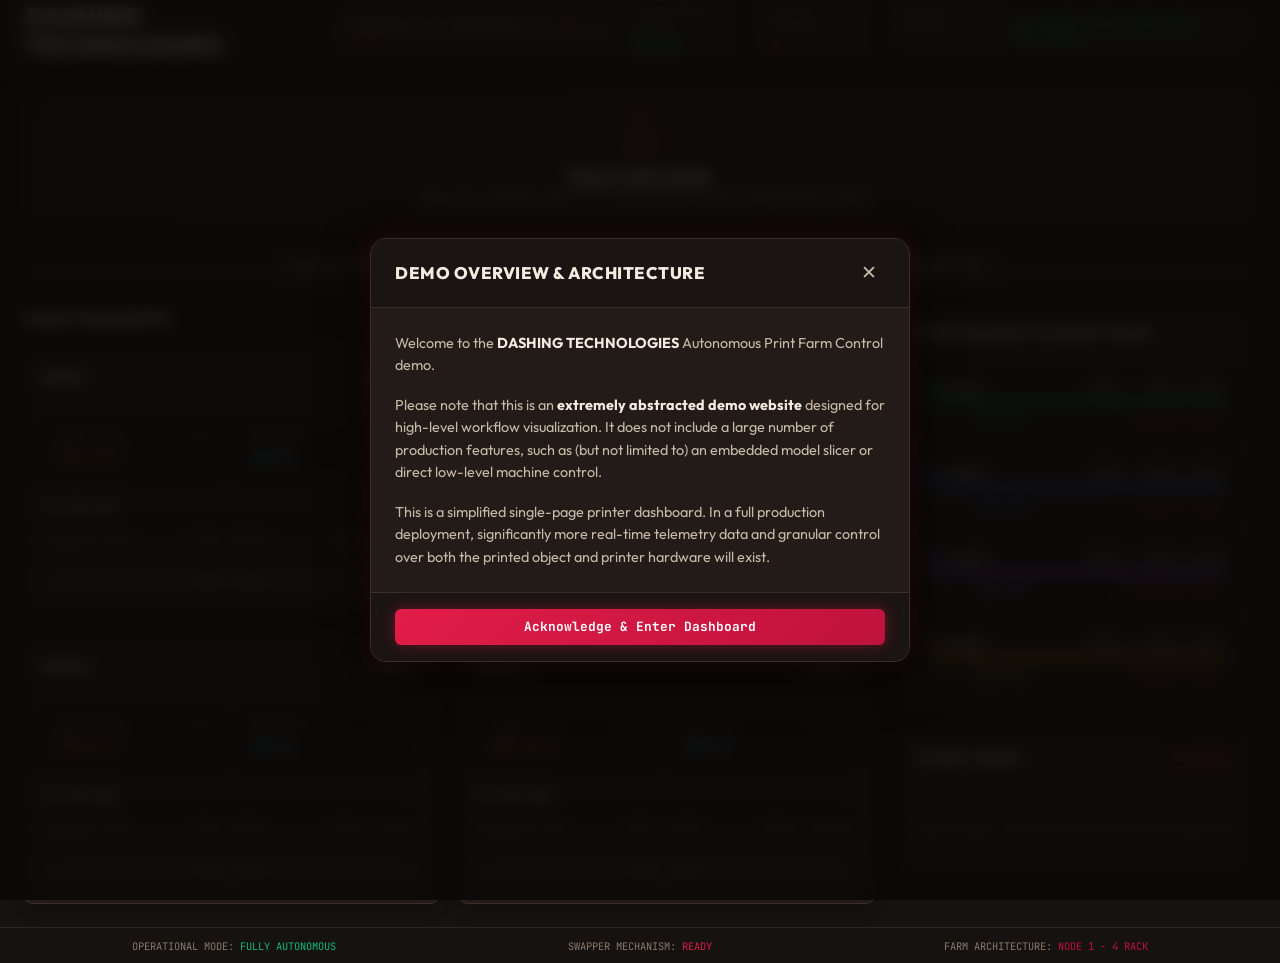
==== index.html @ fa0c4997 "Rebrand entire codebase to Dashing Technologies" ====
<!DOCTYPE html>
<html lang="en">
<head>
  <meta charset="UTF-8">
  <meta name="viewport" content="width=device-width, initial-scale=1.0">
  <title>DASHING TECHNOLOGIES // Autonomous Print Farm OS</title>
  <link rel="preconnect" href="https://fonts.googleapis.com">
  <link rel="preconnect" href="https://fonts.gstatic.com" crossorigin>
  <link href="https://fonts.googleapis.com/css2?family=JetBrains+Mono:wght@400;500;700&family=Outfit:wght@400;600;700;900&display=swap" rel="stylesheet">
  <link rel="stylesheet" href="styles.css">
</head>
<body>

  <div class="app-container">
    <!-- Header -->
    <header class="app-header">
      <div class="brand">
        <div class="brand-logo">
          <span class="brand-name">DASHING TECHNOLOGIES</span>
        </div>
        <div class="system-tag">AUTOPRINT OS // FARM CONTROL v1 <a href="#" onclick="openDisclaimerModal(); return false;" style="color: var(--accent-red); text-decoration: none; margin-left: 0.5rem;" title="View Demo Overview">(Demo Info)</a></div>
      </div>

      <div class="header-stats">
        <div class="stat-pill">
          <span class="stat-label">FARM STATUS</span>
          <span class="stat-value text-emerald" id="stat-active-nodes">4 / 4 ONLINE</span>
        </div>
        <div class="stat-pill">
          <span class="stat-label">PLATES EJECTED</span>
          <span class="stat-value text-cyan" id="stat-plates-ejected">0</span>
        </div>
        <div class="stat-pill">
          <span class="stat-label">PRINTS STARTED</span>
          <span class="stat-value text-purple" id="stat-cad-dispatched">0</span>
        </div>
      </div>

      <div class="ws-pulse-container">
        <span class="ws-pulse-dot" id="ws-indicator"></span>
        <span class="ws-pulse-text" id="ws-status-text">CONNECTING...</span>
      </div>
    </header>

    <!-- Main Content Layout Grid -->
    <main class="dashboard-grid">
      
      <!-- Top Hero Section: File Upload & Quick Presets -->
      <section class="zero-touch-section">
        <div class="drop-zone-card" id="drop-zone">
          <input type="file" id="file-input" hidden accept=".stl,.step,.3mf,.gcode,.obj,.sldprt">
          
          <div class="drop-zone-content">
            <div class="drop-icon-wrapper">
              <svg class="drop-icon" viewBox="0 0 24 24" fill="none" stroke="currentColor" stroke-width="1.8">
                <path d="M21 15v4a2 2 0 0 1-2 2H5a2 2 0 0 1-2-2v-4"/>
                <polyline points="17 8 12 3 7 8"/>
                <line x1="12" y1="3" x2="12" y2="15"/>
              </svg>
              <div class="pulse-ring"></div>
            </div>
            
            <div class="drop-text-group">
              <h2 class="drop-title">FILE UPLOAD</h2>
              <p class="drop-subtitle">Drag & Drop CAD file (.3MF, .STL, .STEP) for instant auto-slicing & farm routing</p>
            </div>
          </div>

          <!-- Pipeline Processing Overlay -->
          <div class="pipeline-overlay hidden" id="pipeline-overlay">
            <div class="pipeline-loader"></div>
            <div class="pipeline-steps">
              <div class="step-item active" id="step-1"><span class="step-num">01</span> Validating Geometry & Mesh Integrity...</div>
              <div class="step-item" id="step-2"><span class="step-num">02</span> Auto-Slicing via Klipper Engine (.gcode)...</div>
              <div class="step-item" id="step-3"><span class="step-num">03</span> Calculating Filament Mass & Thermal Requirements...</div>
              <div class="step-item" id="step-4"><span class="step-num">04</span> Finding Available Node & Queueing Job...</div>
            </div>
          </div>
        </div>

        <!-- Quick Preset Drop Container (Word "Drop" removed from button text) -->
        <div class="quick-preset-bar">
          <span class="quick-preset-label">SIMULATE FILE UPLOAD:</span>
          <button class="preset-btn" onclick="triggerPresetDrop(event, 'Turbine_Impeller.3mf', 5400)">+ Turbine_Impeller.3mf</button>
          <button class="preset-btn" onclick="triggerPresetDrop(event, 'Drone_Chassis.step', 8200)">+ Drone_Chassis.step</button>
          <button class="preset-btn" onclick="triggerPresetDrop(event, 'Surgical_Guide.stl', 3100)">+ Surgical_Guide.stl</button>
        </div>
      </section>

      <!-- Center & Lower Section: Farm Telemetry & Sidebar Panels -->
      <div class="farm-content-split">
        
        <!-- Left: 4-Printer Beta Rack Grid -->
        <section class="farm-rack-section">
          <div class="section-header">
            <h3 class="section-title">FARM TELEMETRY</h3>
            <div class="rack-badge">LIVE TELEMETRY STREAM</div>
          </div>

          <div class="printer-grid" id="printer-grid">
            <div class="printer-card-skeleton">Initializing Farm Telemetry...</div>
          </div>
        </section>

        <!-- Right: Consumables & Global Queue -->
        <aside class="sidebar-section">
          
          <!-- Consumables Tracking Card -->
          <div class="side-card health-card">
            <div class="side-card-header">
              <h4 class="side-title">CONSUMABLES & FILAMENT USAGE</h4>
            </div>
            <div class="consumables-list" id="consumables-list">
              <!-- Dynamically populated per node -->
            </div>
          </div>

          <!-- Global Queue Sidebar Card -->
          <div class="side-card queue-card">
            <div class="side-card-header">
              <h4 class="side-title">GLOBAL QUEUE</h4>
              <span class="queue-count-badge" id="queue-count-badge">0 Pending</span>
            </div>
            <div class="queue-list" id="queue-list">
              <div class="empty-queue-msg">Queue empty. Drop CAD files above to populate.</div>
            </div>
          </div>

        </aside>

      </div>
    </main>

    <!-- Footer Status Bar -->
    <footer class="app-footer">
      <div class="footer-item">OPERATIONAL MODE: <span class="text-emerald">FULLY AUTONOMOUS</span></div>
      <div class="footer-item">SWAPPER MECHANISM: <span class="text-cyan" id="footer-swapper-status">READY</span></div>
      <div class="footer-item">FARM ARCHITECTURE: <span class="text-purple">NODE 1 - 4 RACK</span></div>
    </footer>
  </div>

  <!-- Restock Filament Modal Overlay -->
  <div class="modal-overlay hidden" id="restock-modal" onclick="if(event.target === this) closeRestockModal()">
    <div class="modal-card">
      <div class="modal-header">
        <h3 class="modal-title">RESTOCK FILAMENT SPOOL</h3>
        <button class="modal-close-btn" onclick="closeRestockModal()">✕</button>
      </div>
      
      <form id="restock-form" onsubmit="handleRestockSubmit(event)">
        <input type="hidden" id="restock-node-id" value="">
        
        <div class="modal-body">
          <div class="form-group">
            <label for="spool-brand">Brand / Manufacturer</label>
            <select id="spool-brand" class="form-control">
              <option value="OEM" selected>OEM / Generic</option>
              <option value="Bambu Lab">Bambu Lab</option>
              <option value="PolyMaker">PolyMaker</option>
              <option value="eSUN">eSUN</option>
              <option value="Prusament">Prusament</option>
              <option value="Hatchbox">Hatchbox</option>
              <option value="Sunlu">Sunlu</option>
            </select>
          </div>

          <div class="form-group">
            <label for="spool-material">Filament Material</label>
            <select id="spool-material" class="form-control">
              <option value="PLA">PLA</option>
              <option value="PETG">PETG</option>
              <option value="ABS">ABS</option>
              <option value="ASA">ASA</option>
              <option value="TPU">TPU</option>
              <option value="PC-CF">PC-CF</option>
            </select>
          </div>

          <div class="form-group">
            <label>Spool Color</label>
            <div class="color-picker-group">
              <input type="color" id="spool-color" value="#e11d48" class="color-input">
              <div class="preset-colors">
                <span class="color-swatch" style="background:#e11d48" title="Crimson Red" onclick="setRestockColor('#e11d48')"></span>
                <span class="color-swatch" style="background:#10b981" title="Emerald Green" onclick="setRestockColor('#10b981')"></span>
                <span class="color-swatch" style="background:#3b82f6" title="Cyber Blue" onclick="setRestockColor('#3b82f6')"></span>
                <span class="color-swatch" style="background:#a855f7" title="Neon Purple" onclick="setRestockColor('#a855f7')"></span>
                <span class="color-swatch" style="background:#f59e0b" title="Amber Orange" onclick="setRestockColor('#f59e0b')"></span>
                <span class="color-swatch" style="background:#ffffff" title="Pure White" onclick="setRestockColor('#ffffff')"></span>
                <span class="color-swatch" style="background:#1e293b" title="Dark Charcoal" onclick="setRestockColor('#1e293b')"></span>
              </div>
            </div>
          </div>

          <div class="form-group">
            <label for="spool-weight">Spool Net Weight (grams)</label>
            <input type="number" id="spool-weight" class="form-control" value="1000" min="100" max="5000" step="50" required>
          </div>
        </div>

        <div class="modal-footer">
          <button type="button" class="btn btn-secondary" onclick="closeRestockModal()">Cancel</button>
          <button type="submit" class="btn btn-primary">Load New Spool</button>
        </div>
      </form>
    </div>
  </div>

  <!-- Demo Overview Disclaimer Modal Overlay -->
  <div class="modal-overlay hidden" id="disclaimer-modal" onclick="if(event.target === this) closeDisclaimerModal()">
    <div class="modal-card disclaimer-card">
      <div class="modal-header">
        <h3 class="modal-title">DEMO OVERVIEW & ARCHITECTURE</h3>
        <button class="modal-close-btn" onclick="closeDisclaimerModal()">✕</button>
      </div>
      
      <div class="modal-body">
        <p class="disclaimer-text">
          Welcome to the <strong>DASHING TECHNOLOGIES</strong> Autonomous Print Farm Control demo.
        </p>
        <p class="disclaimer-text">
          Please note that this is an <strong>extremely abstracted demo website</strong> designed for high-level workflow visualization. It does not include a large number of production features, such as (but not limited to) an embedded model slicer or direct low-level machine control.
        </p>
        <p class="disclaimer-text">
          This is a simplified single-page printer dashboard. In a full production deployment, significantly more real-time telemetry data and granular control over both the printed object and printer hardware will exist.
        </p>
      </div>

      <div class="modal-footer">
        <button type="button" class="btn btn-primary" onclick="closeDisclaimerModal()" style="width: 100%;">Acknowledge & Enter Dashboard</button>
      </div>
    </div>
  </div>

  <script src="app.js"></script>
</body>
</html>
---- styles.css ----
/* ==========================================================================
   DASHING TECHNOLOGIES // AUTOPRINT OS DESIGN SYSTEM (SOFT DARK CREAM & CRIMSON)
   ========================================================================== */

:root {
  /* Color Tokens - Soft Dark Cream & Crimson Theme (Easy on the Eyes) */
  --bg-dark: #161210;         /* Soft Dark Espresso Cream Base Background */
  --bg-card: #221b18;         /* Muted Dark Cream Card Surfaces */
  --bg-card-hover: #2c231f;   /* Soft Cream-Brown Hover State */
  --border-color: #3b2e28;    /* Muted Almond Warm Border */
  --border-bright: #d9435f;   /* Soft Rose Crimson Accent */
  
  --text-main: #f5ebe0;       /* Rich Soft Cream Text */
  --text-muted: #c9baa8;      /* Soft Muted Sand */
  --text-dim: #8a796a;        /* Dimmed Warm Taupe */
  
  --accent-red: #e11d48;       /* Primary Soft Crimson Red */
  --accent-crimson: #f43f5e;   /* Soft Rose Crimson */
  --accent-emerald: #10b981;   /* Soft Emerald Status */
  --accent-cyan: #e11d48;      /* Crimson Accent */
  --accent-purple: #be123c;    /* Deep Burgundy Red */
  --accent-amber: #f59e0b;     /* Warm Amber */
  --accent-blue: #e11d48;
  --accent-cream: #f5ebe0;

  /* Typography */
  --font-mono: 'JetBrains Mono', monospace;
  --font-sans: 'Outfit', sans-serif;
  
  /* Viewport Units & Scalable Spacing */
  --header-height: clamp(50px, 7vh, 75px);
  --footer-height: clamp(30px, 4vh, 45px);
  --padding-unit: clamp(0.5rem, 1.2vw, 1.5rem);
  --radius-sm: 6px;
  --radius-md: 10px;
  --radius-lg: 16px;
}

* {
  box-sizing: border-box;
  margin: 0;
  padding: 0;
  user-select: none;
}

body {
  background-color: var(--bg-dark);
  color: var(--text-main);
  font-family: var(--font-sans);
  min-height: 100vh;
  width: 100vw;
  overflow-x: hidden;
  overflow-y: auto;
  -webkit-font-smoothing: antialiased;
}

/* App Container */
.app-container {
  display: flex;
  flex-direction: column;
  min-height: 100vh;
  width: 100vw;
  padding: 0;
}

/* --------------------------------------------------------------------------
   Header Bar
   -------------------------------------------------------------------------- */
.app-header {
  height: var(--header-height);
  width: 100%;
  background: rgba(34, 27, 24, 0.92);
  backdrop-filter: blur(12px);
  border-bottom: 1px solid var(--border-color);
  display: flex;
  align-items: center;
  justify-content: space-between;
  padding: 0 clamp(1rem, 2vw, 2.5rem);
  z-index: 100;
  box-shadow: 0 4px 20px rgba(0, 0, 0, 0.25);
}

.brand {
  display: flex;
  align-items: center;
  gap: clamp(0.5rem, 1vw, 1.2rem);
}

.brand-logo {
  display: flex;
  align-items: center;
  gap: 0.5rem;
  font-weight: 900;
  font-size: clamp(1.1rem, 1.8vw, 1.6rem);
  letter-spacing: 1px;
  color: var(--text-main);
}

.system-tag {
  font-family: var(--font-mono);
  font-size: clamp(0.65rem, 0.8vw, 0.85rem);
  color: var(--text-muted);
  background: rgba(59, 46, 40, 0.45);
  border: 1px solid var(--border-color);
  padding: 0.25rem 0.6rem;
  border-radius: var(--radius-sm);
}

.header-stats {
  display: flex;
  align-items: center;
  gap: clamp(0.5rem, 1.5vw, 1.8rem);
}

.stat-pill {
  display: flex;
  flex-direction: column;
  align-items: flex-start;
  background: #221b18;
  border: 1px solid var(--border-color);
  padding: 0.3rem 0.8rem;
  border-radius: var(--radius-sm);
  box-shadow: 0 2px 8px rgba(0, 0, 0, 0.2);
}

.stat-label {
  font-family: var(--font-mono);
  font-size: 0.65rem;
  color: var(--text-dim);
  text-transform: uppercase;
  letter-spacing: 0.5px;
}

.stat-value {
  font-family: var(--font-mono);
  font-weight: 700;
  font-size: clamp(0.85rem, 1.1vw, 1.1rem);
}

/* WebSocket Pulse Indicator */
.ws-pulse-container {
  display: flex;
  align-items: center;
  gap: 0.6rem;
  font-family: var(--font-mono);
  font-size: clamp(0.7rem, 0.85vw, 0.9rem);
  background: rgba(16, 185, 129, 0.08);
  border: 1px solid rgba(16, 185, 129, 0.25);
  padding: 0.4rem 0.9rem;
  border-radius: 999px;
  color: #10b981;
}

.ws-pulse-dot {
  width: 8px;
  height: 8px;
  border-radius: 50%;
  background-color: var(--accent-emerald);
  box-shadow: 0 0 10px var(--accent-emerald);
  animation: pulse-glow 1.8s infinite ease-in-out;
}

@keyframes pulse-glow {
  0% { transform: scale(0.9); opacity: 0.7; }
  50% { transform: scale(1.3); opacity: 1; box-shadow: 0 0 12px var(--accent-emerald); }
  100% { transform: scale(0.9); opacity: 0.7; }
}

/* --------------------------------------------------------------------------
   Dashboard Grid Layout
   -------------------------------------------------------------------------- */
.dashboard-grid {
  flex: 1;
  display: flex;
  flex-direction: column;
  gap: clamp(1rem, 1.5vh, 1.8rem);
  padding: clamp(1rem, 1.8vw, 2.2rem);
  max-width: 100vw;
}

/* --------------------------------------------------------------------------
   Zero-Touch CAD Drop Zone Section (Soft Dark Cream Theme)
   -------------------------------------------------------------------------- */
.zero-touch-section {
  width: 100%;
}

.drop-zone-card {
  position: relative;
  background: linear-gradient(135deg, rgba(34, 27, 24, 0.95) 0%, rgba(44, 35, 31, 0.85) 100%);
  border: 2px dashed rgba(225, 29, 72, 0.45);
  border-radius: var(--radius-lg);
  padding: clamp(1.2rem, 2.2vh, 2.5rem) clamp(1.5rem, 2vw, 3rem);
  text-align: center;
  transition: all 0.3s cubic-bezier(0.4, 0, 0.2, 1);
  box-shadow: 0 8px 32px rgba(0, 0, 0, 0.3);
  overflow: hidden;
  cursor: pointer;
}

.drop-zone-card:hover, .drop-zone-card.drag-over {
  border-color: var(--accent-red);
  background: linear-gradient(135deg, rgba(225, 29, 72, 0.12) 0%, rgba(190, 18, 60, 0.18) 100%);
  box-shadow: 0 0 35px rgba(225, 29, 72, 0.25);
  transform: translateY(-2px);
}

.drop-zone-content {
  display: flex;
  flex-direction: column;
  align-items: center;
  gap: clamp(0.6rem, 1vh, 1.2rem);
}

.drop-icon-wrapper {
  position: relative;
  width: clamp(48px, 5vh, 64px);
  height: clamp(48px, 5vh, 64px);
  display: flex;
  align-items: center;
  justify-content: center;
  color: var(--accent-red);
}

.drop-icon {
  width: 70%;
  height: 70%;
}

.pulse-ring {
  position: absolute;
  inset: -6px;
  border-radius: 50%;
  border: 2px solid var(--accent-red);
  opacity: 0.4;
  animation: ping 2.5s cubic-bezier(0, 0, 0.2, 1) infinite;
}

@keyframes ping {
  75%, 100% { transform: scale(1.4); opacity: 0; }
}

.drop-title {
  font-size: clamp(1.1rem, 1.6vw, 1.5rem);
  font-weight: 800;
  letter-spacing: 1px;
  color: var(--text-main);
}

.drop-subtitle {
  font-size: clamp(0.8rem, 0.95vw, 1rem);
  color: var(--text-muted);
}

.quick-preset-bar {
  display: flex;
  align-items: center;
  justify-content: center;
  flex-wrap: wrap;
  gap: 0.8rem;
  margin-top: 0.8rem;
  padding: 0.6rem 1rem;
  background: #221b18;
  border: 1px solid var(--border-color);
  border-radius: var(--radius-md);
  box-shadow: 0 4px 12px rgba(0, 0, 0, 0.2);
}

.quick-preset-label {
  font-family: var(--font-mono);
  font-size: 0.75rem;
  color: var(--text-muted);
}

.preset-btn {
  background: #2c231f;
  border: 1px solid #3b2e28;
  color: var(--text-main);
  font-family: var(--font-mono);
  font-size: clamp(0.7rem, 0.8vw, 0.85rem);
  padding: 0.4rem 0.9rem;
  border-radius: var(--radius-sm);
  cursor: pointer;
  transition: all 0.2s ease;
}

.preset-btn:hover {
  background: var(--accent-red);
  color: #ffffff;
  font-weight: 700;
  border-color: var(--accent-red);
  box-shadow: 0 0 15px rgba(225, 29, 72, 0.35);
}

/* Pipeline Overlay */
.pipeline-overlay {
  position: absolute;
  inset: 0;
  background: rgba(22, 18, 16, 0.96);
  backdrop-filter: blur(8px);
  display: flex;
  flex-direction: column;
  align-items: center;
  justify-content: center;
  gap: 1.2rem;
  z-index: 10;
  padding: 1.5rem;
}

.pipeline-overlay.hidden {
  display: none;
}

.pipeline-loader {
  width: 44px;
  height: 44px;
  border: 3px solid rgba(225, 29, 72, 0.2);
  border-top-color: var(--accent-red);
  border-radius: 50%;
  animation: spin 0.8s linear infinite;
}

@keyframes spin {
  to { transform: rotate(360deg); }
}

.pipeline-steps {
  display: flex;
  flex-direction: column;
  align-items: flex-start;
  gap: 0.6rem;
  font-family: var(--font-mono);
  font-size: 0.85rem;
}

.step-item {
  color: var(--text-dim);
  opacity: 0.45;
  transition: all 0.3s ease;
}

.step-item.active {
  color: var(--accent-red);
  opacity: 1;
  font-weight: 700;
  transform: translateX(4px);
}

.step-item.completed {
  color: var(--accent-emerald);
  opacity: 0.9;
}

.step-num {
  color: var(--text-muted);
  margin-right: 0.5rem;
}

/* --------------------------------------------------------------------------
   Farm Split Layout (Rack Grid + Sidebar)
   -------------------------------------------------------------------------- */
.farm-content-split {
  display: grid;
  grid-template-columns: 1fr clamp(300px, 28vw, 420px);
  gap: clamp(1rem, 1.8vw, 2rem);
  width: 100%;
}

@media (max-width: 1100px) {
  .farm-content-split {
    grid-template-columns: 1fr;
  }
}

.section-header {
  display: flex;
  align-items: center;
  justify-content: space-between;
  margin-bottom: clamp(0.8rem, 1.2vh, 1.2rem);
}

.section-title {
  font-size: clamp(1rem, 1.2vw, 1.25rem);
  font-weight: 800;
  letter-spacing: 0.5px;
  display: flex;
  align-items: center;
  gap: 0.5rem;
  color: var(--text-main);
}

.rack-badge {
  font-family: var(--font-mono);
  font-size: 0.7rem;
  color: var(--accent-emerald);
  background: rgba(16, 185, 129, 0.1);
  border: 1px solid rgba(16, 185, 129, 0.3);
  padding: 0.25rem 0.6rem;
  border-radius: var(--radius-sm);
}

/* --------------------------------------------------------------------------
   Printer Cards Grid (4 Nodes)
   -------------------------------------------------------------------------- */
.printer-grid {
  display: grid;
  grid-template-columns: repeat(2, 1fr);
  gap: clamp(0.8rem, 1.4vw, 1.4rem);
  min-height: clamp(300px, 50vh, 600px);
}

@media (max-width: 768px) {
  .printer-grid {
    grid-template-columns: 1fr;
  }
}

.printer-card {
  background: var(--bg-card);
  border: 1px solid var(--border-color);
  border-radius: var(--radius-md);
  padding: clamp(1rem, 1.4vw, 1.4rem);
  display: flex;
  flex-direction: column;
  gap: 1rem;
  transition: all 0.25s ease;
  position: relative;
  overflow: hidden;
  box-shadow: 0 4px 16px rgba(0, 0, 0, 0.2);
}

.printer-card:hover {
  border-color: var(--border-bright);
  box-shadow: 0 8px 30px rgba(225, 29, 72, 0.18);
}

.printer-card-header {
  display: flex;
  align-items: center;
  justify-content: space-between;
  border-bottom: 1px solid rgba(255, 255, 255, 0.06);
  padding-bottom: 0.7rem;
}

.node-identity {
  display: flex;
  flex-direction: column;
}

.node-name {
  font-weight: 700;
  font-size: clamp(0.95rem, 1.1vw, 1.15rem);
  color: var(--text-main);
}

.status-badge {
  font-family: var(--font-mono);
  font-weight: 700;
  font-size: 0.75rem;
  padding: 0.3rem 0.75rem;
  border-radius: 999px;
  text-transform: uppercase;
  letter-spacing: 0.5px;
}

/* Status Colors (Soft Dark Cream Theme) */
.status-badge.idle { background: rgba(201, 186, 168, 0.15); color: var(--text-muted); border: 1px solid var(--border-color); }
.status-badge.preheating { background: rgba(245, 158, 11, 0.15); color: var(--accent-amber); border: 1px solid var(--accent-amber); }
.status-badge.printing { background: rgba(16, 185, 129, 0.15); color: var(--accent-emerald); border: 1px solid var(--accent-emerald); }
.status-badge.ejecting { background: rgba(225, 29, 72, 0.2); color: var(--accent-red); border: 1px solid var(--accent-red); animation: flash 1s infinite alternate; }

@keyframes flash {
  from { opacity: 0.75; }
  to { opacity: 1; box-shadow: 0 0 14px rgba(225, 29, 72, 0.4); }
}

/* Ejecting Swapper Banner */
.swapper-banner {
  background: linear-gradient(90deg, rgba(225, 29, 72, 0.2) 0%, rgba(190, 18, 60, 0.25) 100%);
  border: 1px solid var(--accent-red);
  border-radius: var(--radius-sm);
  padding: 0.6rem 0.9rem;
  display: flex;
  align-items: center;
  justify-content: space-between;
  font-family: var(--font-mono);
  font-size: 0.8rem;
  color: var(--accent-crimson);
}

.swapper-banner.waiting-banner {
  background: linear-gradient(90deg, rgba(245, 158, 11, 0.15) 0%, rgba(217, 119, 6, 0.2) 100%);
  border-color: var(--accent-amber);
  color: var(--accent-amber);
}

/* Telemetry Gauges Grid */
.telemetry-row {
  display: grid;
  grid-template-columns: repeat(2, 1fr);
  gap: 0.8rem;
}

.temp-box {
  background: #191412;
  border: 1px solid #2e2420;
  border-radius: var(--radius-sm);
  padding: 0.6rem 0.8rem;
  display: flex;
  flex-direction: column;
}

.temp-header {
  display: flex;
  justify-content: space-between;
  font-family: var(--font-mono);
  font-size: 0.65rem;
  color: var(--text-dim);
}

.temp-readout {
  font-family: var(--font-mono);
  font-weight: 700;
  font-size: clamp(1.1rem, 1.4vw, 1.4rem);
  margin-top: 0.2rem;
}

.hotend-color { color: #f97316; }
.bed-color { color: #38bdf8; }

/* Progress Section */
.job-progress-container {
  display: flex;
  flex-direction: column;
  gap: 0.4rem;
}

.job-info-row {
  display: flex;
  justify-content: space-between;
  align-items: center;
  font-size: 0.8rem;
}

.job-filename {
  font-weight: 600;
  white-space: nowrap;
  overflow: hidden;
  text-overflow: ellipsis;
  max-width: 65%;
  color: var(--text-main);
}

.layer-counter {
  font-family: var(--font-mono);
  font-size: 0.75rem;
  color: var(--text-muted);
}

.progress-track {
  width: 100%;
  height: 8px;
  background: #191412;
  border-radius: 999px;
  overflow: hidden;
  position: relative;
}

.progress-fill {
  height: 100%;
  background: linear-gradient(90deg, #e11d48 0%, #f43f5e 100%);
  border-radius: 999px;
  transition: width 0.4s ease;
}

.job-meta-footer {
  display: flex;
  justify-content: space-between;
  font-family: var(--font-mono);
  font-size: 0.7rem;
  color: var(--text-dim);
}

.card-actions {
  display: flex;
  gap: 0.5rem;
  margin-top: 0.2rem;
}

.action-btn {
  flex: 1;
  background: #2c231f;
  border: 1px solid #3b2e28;
  color: var(--text-muted);
  font-family: var(--font-mono);
  font-size: 0.7rem;
  padding: 0.45rem 0.5rem;
  border-radius: var(--radius-sm);
  cursor: pointer;
  transition: all 0.2s ease;
}

.action-btn:hover {
  background: #382c27;
  color: var(--text-main);
  border-color: #4d3a33;
}

.action-btn.eject-btn:hover {
  background: rgba(225, 29, 72, 0.2);
  color: var(--accent-red);
  border-color: var(--accent-red);
}

.action-btn.cancel-btn:hover {
  background: rgba(225, 29, 72, 0.2);
  color: var(--accent-red);
  border-color: var(--accent-red);
}

/* --------------------------------------------------------------------------
   Sidebar Cards (Health & Global Queue)
   -------------------------------------------------------------------------- */
.sidebar-section {
  display: flex;
  flex-direction: column;
  gap: 1.2rem;
}

.side-card {
  background: var(--bg-card);
  border: 1px solid var(--border-color);
  border-radius: var(--radius-md);
  padding: clamp(1rem, 1.2vw, 1.2rem);
  display: flex;
  flex-direction: column;
  gap: 1rem;
  box-shadow: 0 4px 16px rgba(0, 0, 0, 0.2);
}

.side-card-header {
  display: flex;
  align-items: center;
  justify-content: space-between;
  border-bottom: 1px solid rgba(255, 255, 255, 0.06);
  padding-bottom: 0.6rem;
}

.side-title {
  font-size: clamp(0.85rem, 1vw, 1rem);
  font-weight: 700;
  display: flex;
  align-items: center;
  gap: 0.4rem;
  color: var(--text-main);
}

.queue-count-badge {
  font-family: var(--font-mono);
  font-size: 0.7rem;
  color: var(--accent-red);
  background: rgba(225, 29, 72, 0.12);
  border: 1px solid rgba(225, 29, 72, 0.3);
  padding: 0.2rem 0.5rem;
  border-radius: var(--radius-sm);
}

/* Consumables Items */
.consumables-list {
  display: flex;
  flex-direction: column;
  gap: 0.9rem;
}

.consumable-item {
  display: flex;
  flex-direction: column;
  gap: 0.3rem;
  background: #191412;
  border: 1px solid #2e2420;
  padding: 0.6rem 0.8rem;
  border-radius: var(--radius-sm);
}

.consumable-header {
  display: flex;
  justify-content: space-between;
  font-size: 0.8rem;
}

.spool-name {
  font-weight: 600;
  display: flex;
  align-items: center;
  gap: 0.4rem;
  color: var(--text-main);
}

.spool-dot {
  width: 10px;
  height: 10px;
  border-radius: 50%;
}

.spool-val {
  font-family: var(--font-mono);
  font-size: 0.75rem;
  color: var(--text-muted);
}

.spool-bar-track {
  width: 100%;
  height: 5px;
  background: #2e2420;
  border-radius: 999px;
  overflow: hidden;
}

.spool-bar-fill {
  height: 100%;
  border-radius: 999px;
}

/* Global Queue List */
.queue-list {
  display: flex;
  flex-direction: column;
  gap: 0.6rem;
  max-height: clamp(240px, 32vh, 400px);
  overflow-y: auto;
}

.queue-item {
  background: #191412;
  border: 1px solid #2e2420;
  border-left: 3px solid var(--accent-red);
  border-radius: var(--radius-sm);
  padding: 0.6rem 0.8rem;
  display: flex;
  align-items: center;
  justify-content: space-between;
  transition: all 0.2s ease;
}

.queue-item:hover {
  background: #231b18;
  border-color: #3d2f2a;
}

.queue-item-info {
  display: flex;
  flex-direction: column;
  gap: 0.15rem;
}

.queue-filename {
  font-weight: 600;
  font-size: 0.8rem;
  color: var(--text-main);
}

.queue-meta {
  font-family: var(--font-mono);
  font-size: 0.68rem;
  color: var(--text-dim);
}

.queue-cancel-btn {
  background: none;
  border: none;
  color: var(--text-dim);
  cursor: pointer;
  font-size: 0.9rem;
  padding: 0.2rem 0.4rem;
  border-radius: 4px;
}

.queue-cancel-btn:hover {
  color: var(--accent-red);
  background: rgba(225, 29, 72, 0.15);
}

.empty-queue-msg {
  font-family: var(--font-mono);
  font-size: 0.75rem;
  color: var(--text-dim);
  text-align: center;
  padding: 1.5rem 0;
}

/* --------------------------------------------------------------------------
   Footer Bar
   -------------------------------------------------------------------------- */
.app-footer {
  height: var(--footer-height);
  width: 100%;
  background: #161210;
  border-top: 1px solid #2e2420;
  display: flex;
  align-items: center;
  justify-content: space-around;
  font-family: var(--font-mono);
  font-size: clamp(0.65rem, 0.75vw, 0.8rem);
  color: #8a796a;
  padding: 0 1rem;
}

/* --------------------------------------------------------------------------
   Modal Popup System (Restock Spool & Disclaimer)
   -------------------------------------------------------------------------- */
.modal-overlay {
  position: fixed;
  inset: 0;
  background: rgba(10, 8, 7, 0.85);
  backdrop-filter: blur(8px);
  display: flex;
  align-items: center;
  justify-content: center;
  z-index: 999;
  opacity: 1;
  transition: opacity 0.25s ease;
}

.modal-overlay.hidden {
  display: none;
  opacity: 0;
  pointer-events: none;
}

.modal-card {
  background: var(--bg-card);
  border: 1px solid var(--border-color);
  border-radius: var(--radius-lg);
  width: clamp(320px, 90vw, 480px);
  box-shadow: 0 16px 48px rgba(0, 0, 0, 0.6), 0 0 24px rgba(225, 29, 72, 0.15);
  display: flex;
  flex-direction: column;
  overflow: hidden;
  animation: modal-slide-in 0.3s cubic-bezier(0.16, 1, 0.3, 1);
}

.disclaimer-card {
  width: clamp(340px, 92vw, 540px);
}

.disclaimer-text {
  font-size: 0.9rem;
  line-height: 1.55;
  color: var(--text-muted);
}

.disclaimer-text strong {
  color: var(--text-main);
}

@keyframes modal-slide-in {
  from { transform: translateY(20px) scale(0.96); opacity: 0; }
  to { transform: translateY(0) scale(1); opacity: 1; }
}

.modal-header {
  padding: 1.2rem 1.5rem;
  border-bottom: 1px solid var(--border-color);
  display: flex;
  align-items: center;
  justify-content: space-between;
  background: #1a1412;
}

.modal-title {
  font-size: 1.05rem;
  font-weight: 800;
  letter-spacing: 0.5px;
  color: var(--text-main);
}

.modal-close-btn {
  background: transparent;
  border: none;
  color: var(--text-muted);
  font-size: 1.2rem;
  cursor: pointer;
  padding: 0.2rem 0.5rem;
  border-radius: 4px;
  transition: all 0.2s ease;
}

.modal-close-btn:hover {
  color: var(--accent-red);
  background: rgba(225, 29, 72, 0.15);
}

.modal-body {
  padding: 1.5rem;
  display: flex;
  flex-direction: column;
  gap: 1.1rem;
}

.form-group {
  display: flex;
  flex-direction: column;
  gap: 0.4rem;
}

.form-group label {
  font-family: var(--font-mono);
  font-size: 0.75rem;
  color: var(--text-muted);
  text-transform: uppercase;
  letter-spacing: 0.5px;
}

.form-control {
  background: #161210;
  border: 1px solid #3b2e28;
  color: var(--text-main);
  font-family: var(--font-sans);
  font-size: 0.9rem;
  padding: 0.65rem 0.9rem;
  border-radius: var(--radius-sm);
  outline: none;
  transition: border-color 0.2s ease;
}

.form-control option {
  background: #221b18;
  color: var(--text-main);
}

.form-control:focus {
  border-color: var(--accent-red);
  box-shadow: 0 0 10px rgba(225, 29, 72, 0.25);
}

.color-picker-group {
  display: flex;
  align-items: center;
  gap: 0.8rem;
}

.color-input {
  width: 42px;
  height: 42px;
  border: 1px solid var(--border-color);
  border-radius: var(--radius-sm);
  background: none;
  cursor: pointer;
  padding: 2px;
}

.preset-colors {
  display: flex;
  gap: 0.5rem;
}

.color-swatch {
  width: 26px;
  height: 26px;
  border-radius: 50%;
  cursor: pointer;
  border: 2px solid transparent;
  transition: transform 0.2s ease, border-color 0.2s ease;
}

.color-swatch:hover {
  transform: scale(1.2);
  border-color: #f5ebe0;
}

.modal-footer {
  padding: 1rem 1.5rem;
  border-top: 1px solid var(--border-color);
  display: flex;
  justify-content: flex-end;
  gap: 0.8rem;
  background: #1a1412;
}

.btn {
  font-family: var(--font-mono);
  font-size: 0.8rem;
  font-weight: 700;
  padding: 0.6rem 1.2rem;
  border-radius: var(--radius-sm);
  cursor: pointer;
  transition: all 0.2s ease;
  border: none;
}

.btn-secondary {
  background: #2c231f;
  color: var(--text-muted);
  border: 1px solid #3b2e28;
}

.btn-secondary:hover {
  background: #382c27;
  color: var(--text-main);
}

.btn-primary {
  background: linear-gradient(135deg, #e11d48 0%, #be123c 100%);
  color: #ffffff;
  box-shadow: 0 0 15px rgba(225, 29, 72, 0.4);
}

.btn-primary:hover {
  opacity: 0.95;
  box-shadow: 0 0 22px rgba(225, 29, 72, 0.6);
  transform: translateY(-1px);
}

/* Utility Colors */
.text-emerald { color: #10b981; }
.text-cyan { color: #e11d48; }
.text-purple { color: #be123c; }
.text-amber { color: #f59e0b; }
.text-red { color: #e11d48; }
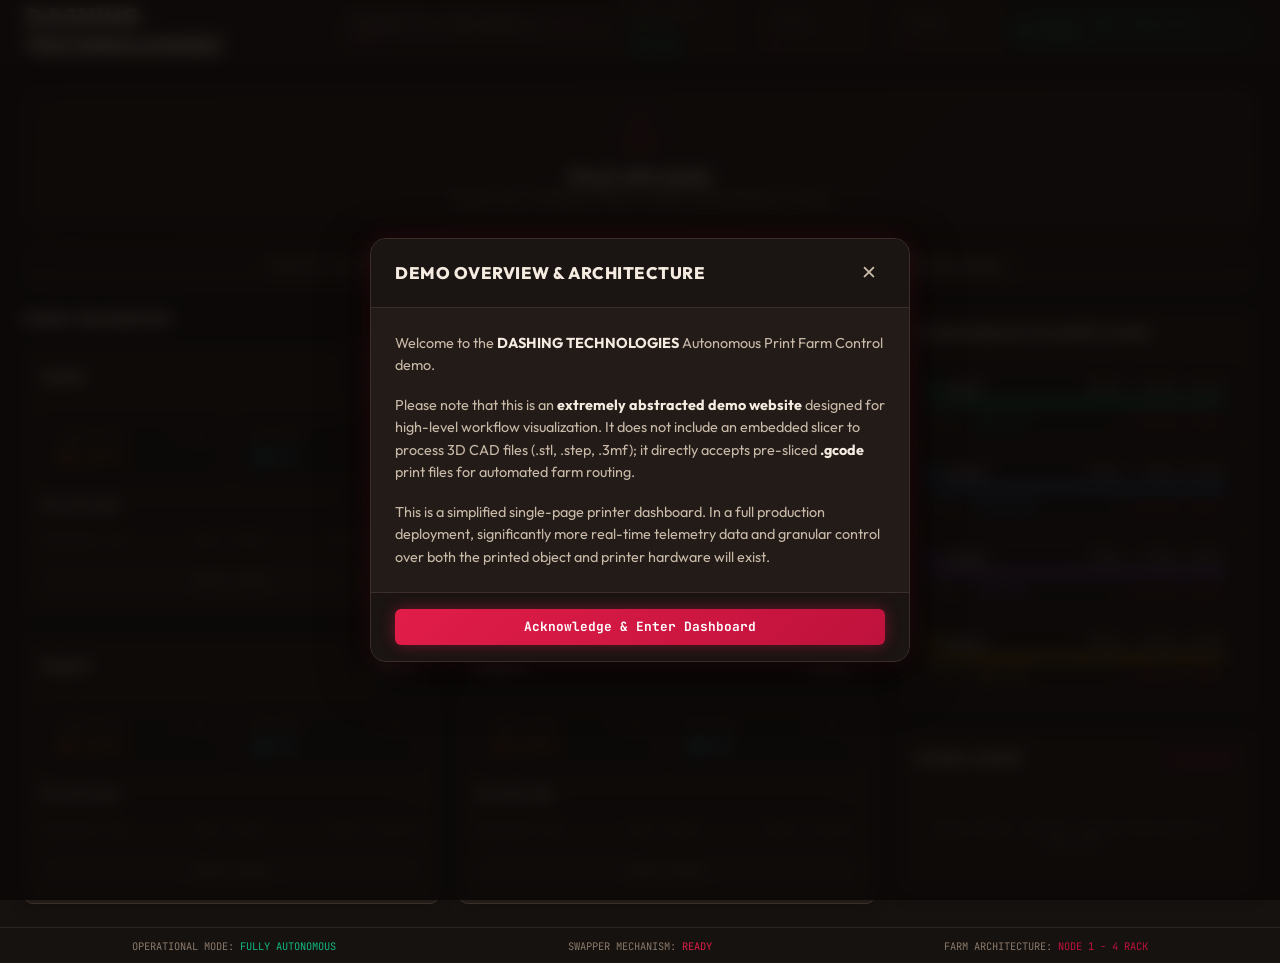
==== commit f706d7fe: "Fix Issue #1 (top bar spacing on half screen viewports) and Issue #2 (transition to strict .gcode fi" ====
--- a/index.html
+++ b/index.html
@@ -48,7 +48,7 @@
       <!-- Top Hero Section: File Upload & Quick Presets -->
       <section class="zero-touch-section">
         <div class="drop-zone-card" id="drop-zone">
-          <input type="file" id="file-input" hidden accept=".stl,.step,.3mf,.gcode,.obj,.sldprt">
+          <input type="file" id="file-input" hidden accept=".gcode">
           
           <div class="drop-zone-content">
             <div class="drop-icon-wrapper">
@@ -62,7 +62,7 @@
             
             <div class="drop-text-group">
               <h2 class="drop-title">FILE UPLOAD</h2>
-              <p class="drop-subtitle">Drag & Drop CAD file (.3MF, .STL, .STEP) for instant auto-slicing & farm routing</p>
+              <p class="drop-subtitle">Drag & Drop .GCODE print file for instant automated farm routing</p>
             </div>
           </div>
 
@@ -70,20 +70,20 @@
           <div class="pipeline-overlay hidden" id="pipeline-overlay">
             <div class="pipeline-loader"></div>
             <div class="pipeline-steps">
-              <div class="step-item active" id="step-1"><span class="step-num">01</span> Validating Geometry & Mesh Integrity...</div>
-              <div class="step-item" id="step-2"><span class="step-num">02</span> Auto-Slicing via Klipper Engine (.gcode)...</div>
+              <div class="step-item active" id="step-1"><span class="step-num">01</span> Validating G-Code Syntax & Layer Integrity...</div>
+              <div class="step-item" id="step-2"><span class="step-num">02</span> Parsing Toolpaths & Extrusion Commands (.gcode)...</div>
               <div class="step-item" id="step-3"><span class="step-num">03</span> Calculating Filament Mass & Thermal Requirements...</div>
               <div class="step-item" id="step-4"><span class="step-num">04</span> Finding Available Node & Queueing Job...</div>
             </div>
           </div>
         </div>
 
-        <!-- Quick Preset Drop Container (Word "Drop" removed from button text) -->
+        <!-- Quick Preset Drop Container -->
         <div class="quick-preset-bar">
           <span class="quick-preset-label">SIMULATE FILE UPLOAD:</span>
-          <button class="preset-btn" onclick="triggerPresetDrop(event, 'Turbine_Impeller.3mf', 5400)">+ Turbine_Impeller.3mf</button>
-          <button class="preset-btn" onclick="triggerPresetDrop(event, 'Drone_Chassis.step', 8200)">+ Drone_Chassis.step</button>
-          <button class="preset-btn" onclick="triggerPresetDrop(event, 'Surgical_Guide.stl', 3100)">+ Surgical_Guide.stl</button>
+          <button class="preset-btn" onclick="triggerPresetDrop(event, 'Turbine_Impeller.gcode', 5400)">+ Turbine_Impeller.gcode</button>
+          <button class="preset-btn" onclick="triggerPresetDrop(event, 'Drone_Chassis.gcode', 8200)">+ Drone_Chassis.gcode</button>
+          <button class="preset-btn" onclick="triggerPresetDrop(event, 'Surgical_Guide.gcode', 3100)">+ Surgical_Guide.gcode</button>
         </div>
       </section>
 
@@ -122,7 +122,7 @@
               <span class="queue-count-badge" id="queue-count-badge">0 Pending</span>
             </div>
             <div class="queue-list" id="queue-list">
-              <div class="empty-queue-msg">Queue empty. Drop CAD files above to populate.</div>
+              <div class="empty-queue-msg">Queue empty. Upload .gcode files above to populate.</div>
             </div>
           </div>
 
@@ -219,7 +219,7 @@
           Welcome to the <strong>DASHING TECHNOLOGIES</strong> Autonomous Print Farm Control demo.
         </p>
         <p class="disclaimer-text">
-          Please note that this is an <strong>extremely abstracted demo website</strong> designed for high-level workflow visualization. It does not include a large number of production features, such as (but not limited to) an embedded model slicer or direct low-level machine control.
+          Please note that this is an <strong>extremely abstracted demo website</strong> designed for high-level workflow visualization. It does not include an embedded slicer to process 3D CAD files (.stl, .step, .3mf); it directly accepts pre-sliced <strong>.gcode</strong> print files for automated farm routing.
         </p>
         <p class="disclaimer-text">
           This is a simplified single-page printer dashboard. In a full production deployment, significantly more real-time telemetry data and granular control over both the printed object and printer hardware will exist.
--- a/styles.css
+++ b/styles.css
@@ -166,6 +166,66 @@
   100% { transform: scale(0.9); opacity: 0.7; }
 }
 
+/* Responsive Header Layout for Half Screen & Tight Viewports */
+@media (max-width: 1200px) {
+  .app-header {
+    height: auto;
+    min-height: var(--header-height);
+    padding: 0.5rem clamp(0.8rem, 1.5vw, 1.5rem);
+    flex-wrap: wrap;
+    gap: 0.5rem 1rem;
+    justify-content: space-between;
+  }
+
+  .header-stats {
+    gap: 0.5rem;
+  }
+
+  .stat-pill {
+    padding: 0.25rem 0.6rem;
+  }
+
+  .stat-label {
+    font-size: 0.6rem;
+  }
+
+  .stat-value {
+    font-size: 0.9rem;
+  }
+}
+
+@media (max-width: 850px) {
+  .system-tag {
+    font-size: 0.75rem;
+    padding: 0.2rem 0.4rem;
+  }
+
+  .ws-pulse-text {
+    display: none;
+  }
+
+  .ws-pulse-container {
+    padding: 0.35rem 0.5rem;
+  }
+}
+
+@media (max-width: 650px) {
+  .app-header {
+    flex-direction: column;
+    align-items: stretch;
+  }
+
+  .brand {
+    justify-content: space-between;
+    width: 100%;
+  }
+
+  .header-stats {
+    justify-content: space-between;
+    width: 100%;
+  }
+}
+
 /* --------------------------------------------------------------------------
    Dashboard Grid Layout
    -------------------------------------------------------------------------- */
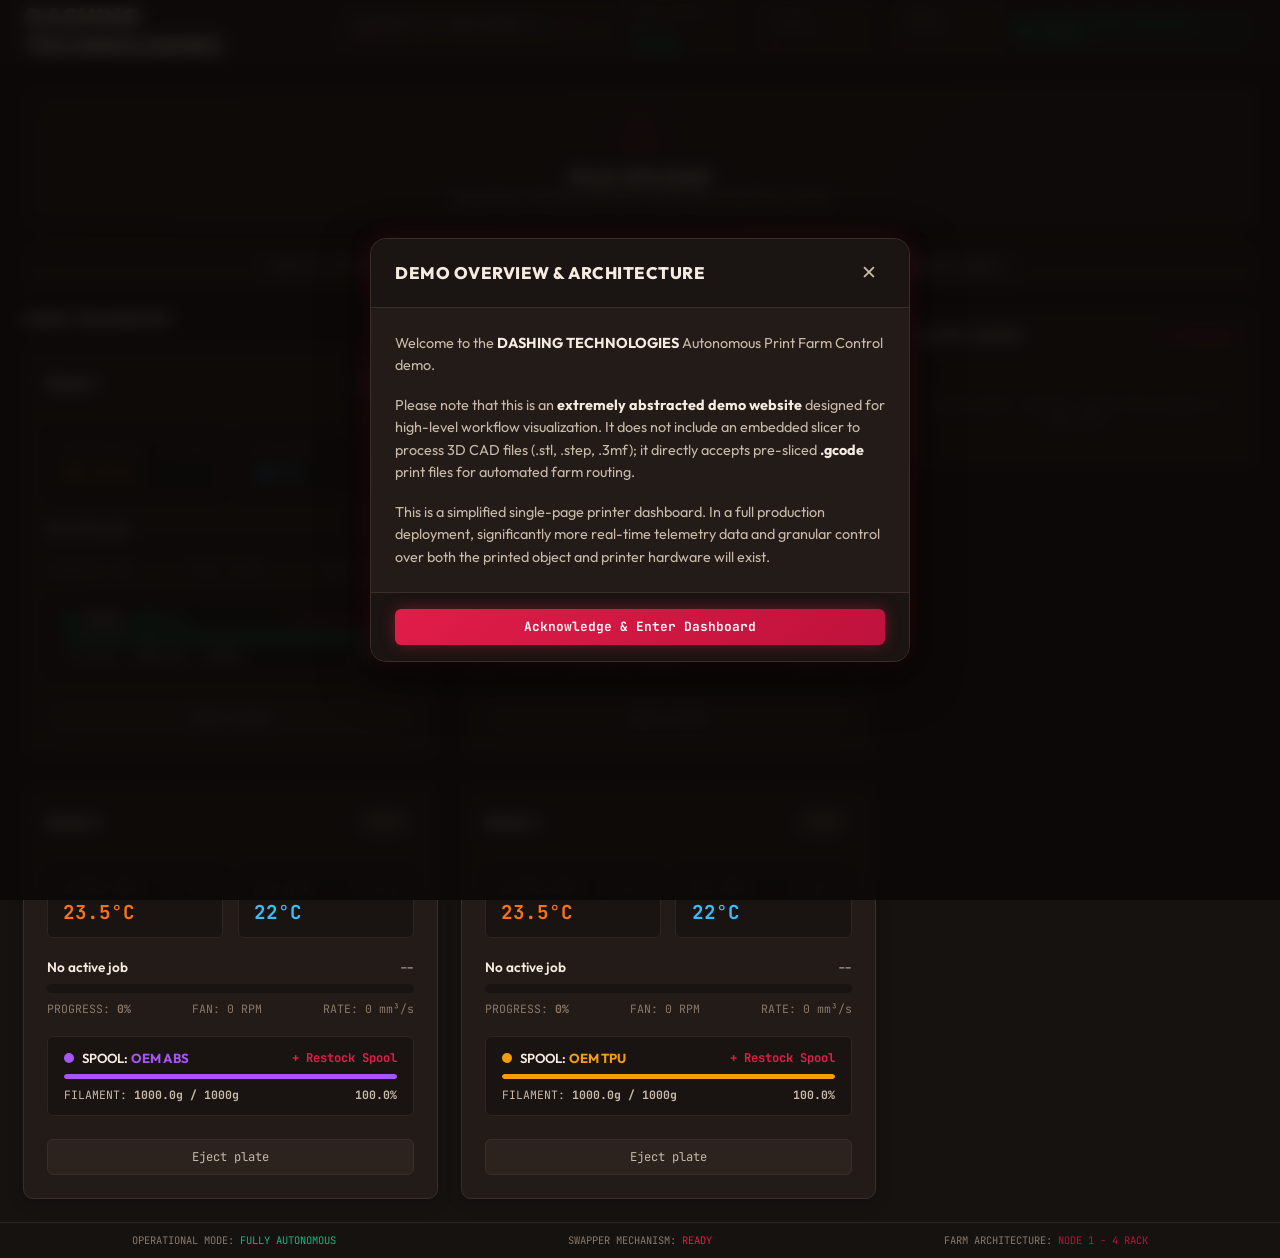
==== commit 52f5f106: "Integrate filament spool consumables directly into enlarged, roomier printer node boxes" ====
--- a/index.html
+++ b/index.html
@@ -66,14 +66,12 @@
             </div>
           </div>
 
-          <!-- Pipeline Processing Overlay -->
+          <!-- Processing Screen Overlay -->
           <div class="pipeline-overlay hidden" id="pipeline-overlay">
             <div class="pipeline-loader"></div>
-            <div class="pipeline-steps">
-              <div class="step-item active" id="step-1"><span class="step-num">01</span> Validating G-Code Syntax & Layer Integrity...</div>
-              <div class="step-item" id="step-2"><span class="step-num">02</span> Parsing Toolpaths & Extrusion Commands (.gcode)...</div>
-              <div class="step-item" id="step-3"><span class="step-num">03</span> Calculating Filament Mass & Thermal Requirements...</div>
-              <div class="step-item" id="step-4"><span class="step-num">04</span> Finding Available Node & Queueing Job...</div>
+            <div class="processing-text-group">
+              <h3 class="processing-title">PROCESSING & ROUTING G-CODE...</h3>
+              <p class="processing-subtitle">Parsing toolpaths and auto-routing to optimal printer node</p>
             </div>
           </div>
         </div>
@@ -104,17 +102,6 @@
 
         <!-- Right: Consumables & Global Queue -->
         <aside class="sidebar-section">
-          
-          <!-- Consumables Tracking Card -->
-          <div class="side-card health-card">
-            <div class="side-card-header">
-              <h4 class="side-title">CONSUMABLES & FILAMENT USAGE</h4>
-            </div>
-            <div class="consumables-list" id="consumables-list">
-              <!-- Dynamically populated per node -->
-            </div>
-          </div>
-
           <!-- Global Queue Sidebar Card -->
           <div class="side-card queue-card">
             <div class="side-card-header">
--- a/styles.css
+++ b/styles.css
@@ -384,36 +384,25 @@
   to { transform: rotate(360deg); }
 }
 
-.pipeline-steps {
-  display: flex;
-  flex-direction: column;
-  align-items: flex-start;
-  gap: 0.6rem;
-  font-family: var(--font-mono);
-  font-size: 0.85rem;
-}
-
-.step-item {
-  color: var(--text-dim);
-  opacity: 0.45;
-  transition: all 0.3s ease;
-}
-
-.step-item.active {
-  color: var(--accent-red);
-  opacity: 1;
-  font-weight: 700;
-  transform: translateX(4px);
-}
-
-.step-item.completed {
-  color: var(--accent-emerald);
-  opacity: 0.9;
-}
-
-.step-num {
+.processing-text-group {
+  display: flex;
+  flex-direction: column;
+  align-items: center;
+  gap: 0.4rem;
+  text-align: center;
+}
+
+.processing-title {
+  font-size: clamp(1rem, 1.3vw, 1.25rem);
+  font-weight: 800;
+  letter-spacing: 0.5px;
+  color: var(--text-main);
+}
+
+.processing-subtitle {
+  font-family: var(--font-mono);
+  font-size: clamp(0.75rem, 0.85vw, 0.88rem);
   color: var(--text-muted);
-  margin-right: 0.5rem;
 }
 
 /* --------------------------------------------------------------------------
@@ -465,8 +454,8 @@
 .printer-grid {
   display: grid;
   grid-template-columns: repeat(2, 1fr);
-  gap: clamp(0.8rem, 1.4vw, 1.4rem);
-  min-height: clamp(300px, 50vh, 600px);
+  gap: clamp(1.2rem, 1.8vw, 1.8rem);
+  min-height: clamp(350px, 55vh, 650px);
 }
 
 @media (max-width: 768px) {
@@ -479,10 +468,10 @@
   background: var(--bg-card);
   border: 1px solid var(--border-color);
   border-radius: var(--radius-md);
-  padding: clamp(1rem, 1.4vw, 1.4rem);
-  display: flex;
-  flex-direction: column;
-  gap: 1rem;
+  padding: clamp(1.4rem, 1.8vw, 1.8rem);
+  display: flex;
+  flex-direction: column;
+  gap: 1.25rem;
   transition: all 0.25s ease;
   position: relative;
   overflow: hidden;
@@ -509,15 +498,15 @@
 
 .node-name {
   font-weight: 700;
-  font-size: clamp(0.95rem, 1.1vw, 1.15rem);
+  font-size: clamp(1.05rem, 1.2vw, 1.25rem);
   color: var(--text-main);
 }
 
 .status-badge {
   font-family: var(--font-mono);
   font-weight: 700;
-  font-size: 0.75rem;
-  padding: 0.3rem 0.75rem;
+  font-size: 0.78rem;
+  padding: 0.35rem 0.85rem;
   border-radius: 999px;
   text-transform: uppercase;
   letter-spacing: 0.5px;
@@ -558,14 +547,14 @@
 .telemetry-row {
   display: grid;
   grid-template-columns: repeat(2, 1fr);
-  gap: 0.8rem;
+  gap: 0.9rem;
 }
 
 .temp-box {
   background: #191412;
   border: 1px solid #2e2420;
   border-radius: var(--radius-sm);
-  padding: 0.6rem 0.8rem;
+  padding: 0.75rem 0.95rem;
   display: flex;
   flex-direction: column;
 }
@@ -574,14 +563,14 @@
   display: flex;
   justify-content: space-between;
   font-family: var(--font-mono);
-  font-size: 0.65rem;
+  font-size: 0.68rem;
   color: var(--text-dim);
 }
 
 .temp-readout {
   font-family: var(--font-mono);
   font-weight: 700;
-  font-size: clamp(1.1rem, 1.4vw, 1.4rem);
+  font-size: clamp(1.2rem, 1.5vw, 1.5rem);
   margin-top: 0.2rem;
 }
 
@@ -592,14 +581,14 @@
 .job-progress-container {
   display: flex;
   flex-direction: column;
-  gap: 0.4rem;
+  gap: 0.5rem;
 }
 
 .job-info-row {
   display: flex;
   justify-content: space-between;
   align-items: center;
-  font-size: 0.8rem;
+  font-size: 0.85rem;
 }
 
 .job-filename {
@@ -613,13 +602,13 @@
 
 .layer-counter {
   font-family: var(--font-mono);
-  font-size: 0.75rem;
+  font-size: 0.78rem;
   color: var(--text-muted);
 }
 
 .progress-track {
   width: 100%;
-  height: 8px;
+  height: 9px;
   background: #191412;
   border-radius: 999px;
   overflow: hidden;
@@ -637,13 +626,79 @@
   display: flex;
   justify-content: space-between;
   font-family: var(--font-mono);
-  font-size: 0.7rem;
+  font-size: 0.72rem;
   color: var(--text-dim);
 }
 
+/* Integrated Spool & Filament Consumable Section */
+.card-spool-section {
+  background: #191412;
+  border: 1px solid #2e2420;
+  border-radius: var(--radius-sm);
+  padding: 0.8rem 1rem;
+  display: flex;
+  flex-direction: column;
+  gap: 0.5rem;
+}
+
+.spool-meta-header {
+  display: flex;
+  align-items: center;
+  justify-content: space-between;
+  font-size: 0.82rem;
+}
+
+.spool-brand-type {
+  display: flex;
+  align-items: center;
+  gap: 0.5rem;
+}
+
+.spool-title {
+  font-weight: 600;
+  color: var(--text-main);
+}
+
+.restock-link {
+  color: var(--accent-red);
+  font-family: var(--font-mono);
+  font-size: 0.76rem;
+  font-weight: 700;
+  text-decoration: none;
+  transition: all 0.2s ease;
+}
+
+.restock-link:hover {
+  color: #ffffff;
+  text-decoration: underline;
+}
+
+.spool-bar-track {
+  width: 100%;
+  height: 7px;
+  background: #2e2420;
+  border-radius: 999px;
+  overflow: hidden;
+}
+
+.spool-bar-fill {
+  height: 100%;
+  border-radius: 999px;
+  transition: width 0.4s ease;
+}
+
+.spool-weight-row {
+  display: flex;
+  align-items: center;
+  justify-content: space-between;
+  font-family: var(--font-mono);
+  font-size: 0.72rem;
+  color: var(--text-muted);
+}
+
 .card-actions {
   display: flex;
-  gap: 0.5rem;
+  gap: 0.6rem;
   margin-top: 0.2rem;
 }
 
@@ -653,8 +708,8 @@
   border: 1px solid #3b2e28;
   color: var(--text-muted);
   font-family: var(--font-mono);
-  font-size: 0.7rem;
-  padding: 0.45rem 0.5rem;
+  font-size: 0.76rem;
+  padding: 0.55rem 0.7rem;
   border-radius: var(--radius-sm);
   cursor: pointer;
   transition: all 0.2s ease;
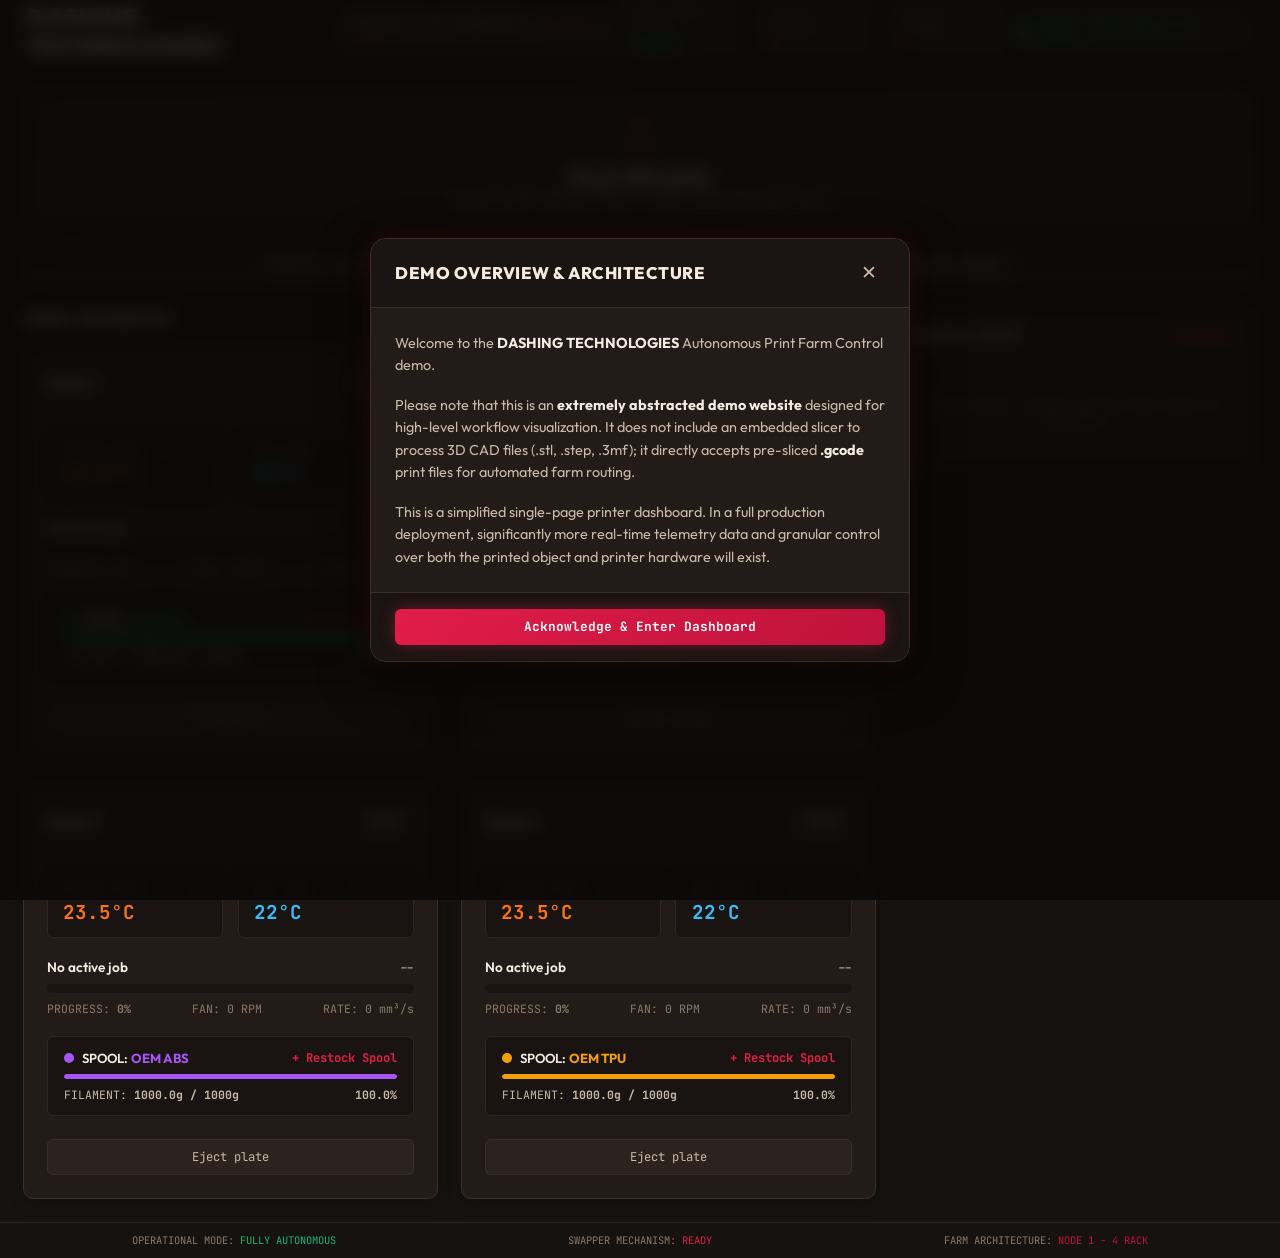
==== commit a6c492b4: "Remove distracting pinging ring animation around file upload icon" ====
--- a/index.html
+++ b/index.html
@@ -57,7 +57,6 @@
                 <polyline points="17 8 12 3 7 8"/>
                 <line x1="12" y1="3" x2="12" y2="15"/>
               </svg>
-              <div class="pulse-ring"></div>
             </div>
             
             <div class="drop-text-group">
--- a/styles.css
+++ b/styles.css
@@ -287,18 +287,7 @@
   height: 70%;
 }
 
-.pulse-ring {
-  position: absolute;
-  inset: -6px;
-  border-radius: 50%;
-  border: 2px solid var(--accent-red);
-  opacity: 0.4;
-  animation: ping 2.5s cubic-bezier(0, 0, 0.2, 1) infinite;
-}
-
-@keyframes ping {
-  75%, 100% { transform: scale(1.4); opacity: 0; }
-}
+
 
 .drop-title {
   font-size: clamp(1.1rem, 1.6vw, 1.5rem);
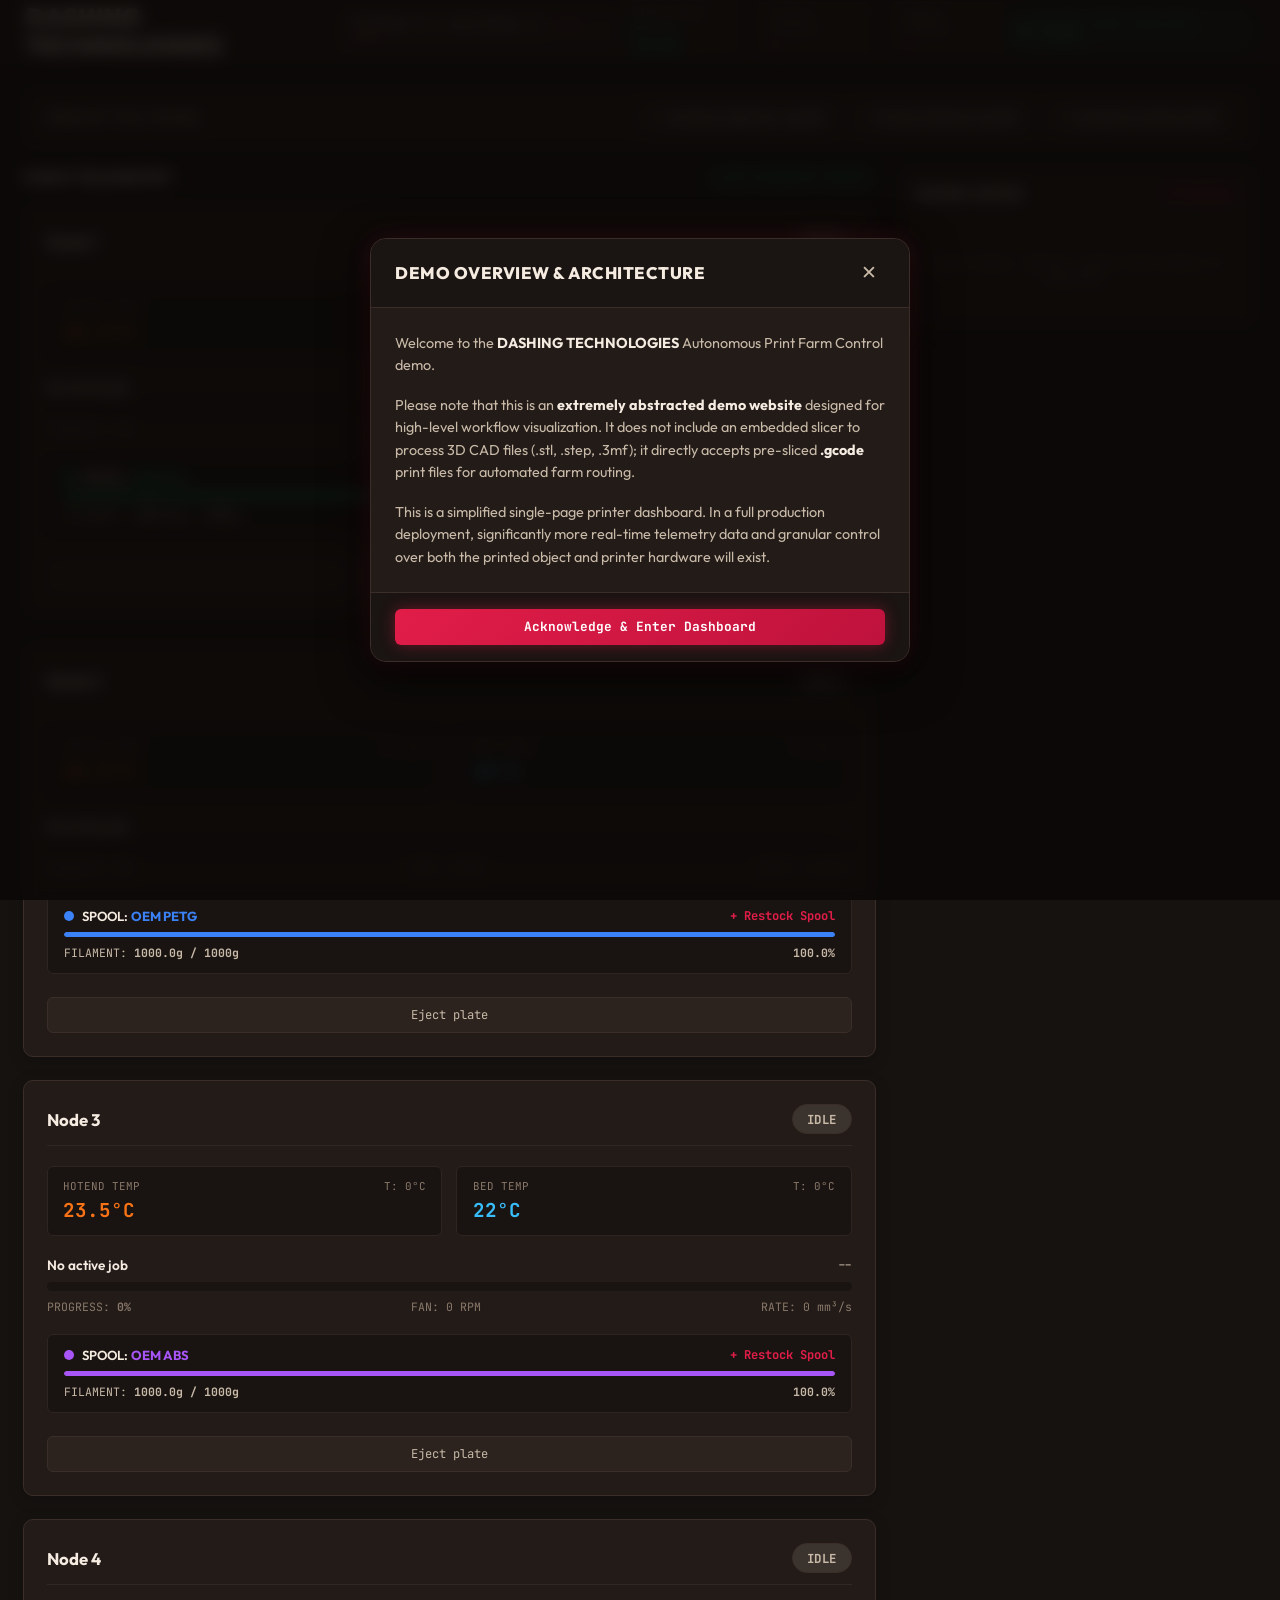
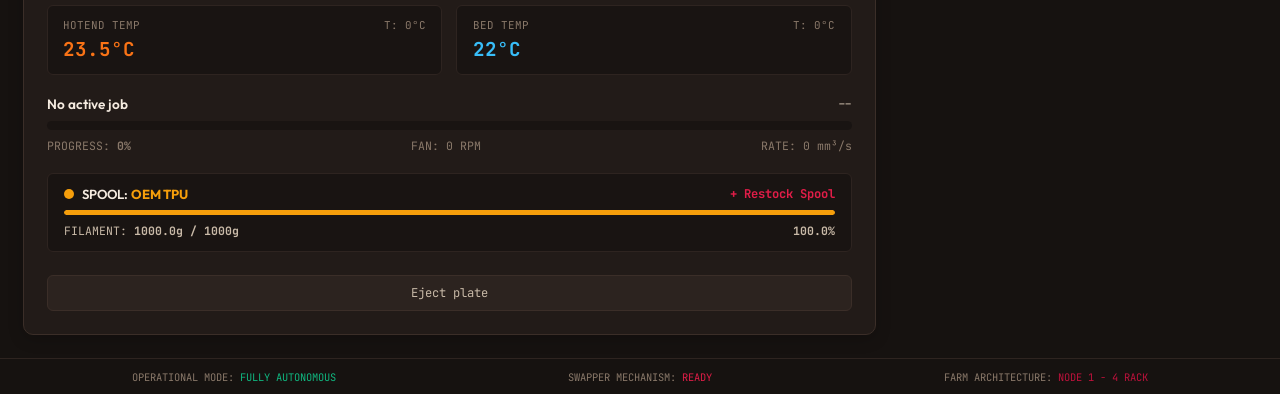
==== commit 07ae135e: "Convert printer node grid to single-column layout and replace drop zone with simulate file upload ca" ====
--- a/index.html
+++ b/index.html
@@ -45,23 +45,15 @@
     <!-- Main Content Layout Grid -->
     <main class="dashboard-grid">
       
-      <!-- Top Hero Section: File Upload & Quick Presets -->
+      <!-- Top Section: Simulate File Upload -->
       <section class="zero-touch-section">
-        <div class="drop-zone-card" id="drop-zone">
-          <input type="file" id="file-input" hidden accept=".gcode">
-          
-          <div class="drop-zone-content">
-            <div class="drop-icon-wrapper">
-              <svg class="drop-icon" viewBox="0 0 24 24" fill="none" stroke="currentColor" stroke-width="1.8">
-                <path d="M21 15v4a2 2 0 0 1-2 2H5a2 2 0 0 1-2-2v-4"/>
-                <polyline points="17 8 12 3 7 8"/>
-                <line x1="12" y1="3" x2="12" y2="15"/>
-              </svg>
-            </div>
-            
-            <div class="drop-text-group">
-              <h2 class="drop-title">FILE UPLOAD</h2>
-              <p class="drop-subtitle">Drag & Drop .GCODE print file for instant automated farm routing</p>
+        <div class="simulate-card" id="drop-zone">
+          <div class="simulate-card-header">
+            <span class="quick-preset-label">SIMULATE FILE UPLOAD:</span>
+            <div class="preset-buttons-group">
+              <button class="preset-btn" onclick="triggerPresetDrop(event, 'Turbine_Impeller.gcode', 5400)">+ Turbine_Impeller.gcode</button>
+              <button class="preset-btn" onclick="triggerPresetDrop(event, 'Drone_Chassis.gcode', 8200)">+ Drone_Chassis.gcode</button>
+              <button class="preset-btn" onclick="triggerPresetDrop(event, 'Surgical_Guide.gcode', 3100)">+ Surgical_Guide.gcode</button>
             </div>
           </div>
 
@@ -73,14 +65,6 @@
               <p class="processing-subtitle">Parsing toolpaths and auto-routing to optimal printer node</p>
             </div>
           </div>
-        </div>
-
-        <!-- Quick Preset Drop Container -->
-        <div class="quick-preset-bar">
-          <span class="quick-preset-label">SIMULATE FILE UPLOAD:</span>
-          <button class="preset-btn" onclick="triggerPresetDrop(event, 'Turbine_Impeller.gcode', 5400)">+ Turbine_Impeller.gcode</button>
-          <button class="preset-btn" onclick="triggerPresetDrop(event, 'Drone_Chassis.gcode', 8200)">+ Drone_Chassis.gcode</button>
-          <button class="preset-btn" onclick="triggerPresetDrop(event, 'Surgical_Guide.gcode', 3100)">+ Surgical_Guide.gcode</button>
         </div>
       </section>
 
--- a/styles.css
+++ b/styles.css
@@ -239,86 +239,43 @@
 }
 
 /* --------------------------------------------------------------------------
-   Zero-Touch CAD Drop Zone Section (Soft Dark Cream Theme)
+   Simulate File Upload Section
    -------------------------------------------------------------------------- */
 .zero-touch-section {
   width: 100%;
 }
 
-.drop-zone-card {
+.simulate-card {
   position: relative;
-  background: linear-gradient(135deg, rgba(34, 27, 24, 0.95) 0%, rgba(44, 35, 31, 0.85) 100%);
-  border: 2px dashed rgba(225, 29, 72, 0.45);
-  border-radius: var(--radius-lg);
-  padding: clamp(1.2rem, 2.2vh, 2.5rem) clamp(1.5rem, 2vw, 3rem);
-  text-align: center;
-  transition: all 0.3s cubic-bezier(0.4, 0, 0.2, 1);
-  box-shadow: 0 8px 32px rgba(0, 0, 0, 0.3);
-  overflow: hidden;
-  cursor: pointer;
-}
-
-.drop-zone-card:hover, .drop-zone-card.drag-over {
-  border-color: var(--accent-red);
-  background: linear-gradient(135deg, rgba(225, 29, 72, 0.12) 0%, rgba(190, 18, 60, 0.18) 100%);
-  box-shadow: 0 0 35px rgba(225, 29, 72, 0.25);
-  transform: translateY(-2px);
-}
-
-.drop-zone-content {
-  display: flex;
-  flex-direction: column;
-  align-items: center;
-  gap: clamp(0.6rem, 1vh, 1.2rem);
-}
-
-.drop-icon-wrapper {
-  position: relative;
-  width: clamp(48px, 5vh, 64px);
-  height: clamp(48px, 5vh, 64px);
-  display: flex;
-  align-items: center;
-  justify-content: center;
-  color: var(--accent-red);
-}
-
-.drop-icon {
-  width: 70%;
-  height: 70%;
-}
-
-
-
-.drop-title {
-  font-size: clamp(1.1rem, 1.6vw, 1.5rem);
-  font-weight: 800;
-  letter-spacing: 1px;
-  color: var(--text-main);
-}
-
-.drop-subtitle {
-  font-size: clamp(0.8rem, 0.95vw, 1rem);
-  color: var(--text-muted);
-}
-
-.quick-preset-bar {
-  display: flex;
-  align-items: center;
-  justify-content: center;
-  flex-wrap: wrap;
-  gap: 0.8rem;
-  margin-top: 0.8rem;
-  padding: 0.6rem 1rem;
-  background: #221b18;
+  background: var(--bg-card);
   border: 1px solid var(--border-color);
   border-radius: var(--radius-md);
-  box-shadow: 0 4px 12px rgba(0, 0, 0, 0.2);
+  padding: 0.9rem 1.4rem;
+  box-shadow: 0 4px 16px rgba(0, 0, 0, 0.2);
+  overflow: hidden;
+}
+
+.simulate-card-header {
+  display: flex;
+  align-items: center;
+  justify-content: space-between;
+  flex-wrap: wrap;
+  gap: 1rem;
+}
+
+.preset-buttons-group {
+  display: flex;
+  align-items: center;
+  gap: 0.8rem;
+  flex-wrap: wrap;
 }
 
 .quick-preset-label {
   font-family: var(--font-mono);
-  font-size: 0.75rem;
+  font-size: 0.78rem;
+  font-weight: 700;
   color: var(--text-muted);
+  letter-spacing: 0.5px;
 }
 
 .preset-btn {
@@ -326,8 +283,8 @@
   border: 1px solid #3b2e28;
   color: var(--text-main);
   font-family: var(--font-mono);
-  font-size: clamp(0.7rem, 0.8vw, 0.85rem);
-  padding: 0.4rem 0.9rem;
+  font-size: clamp(0.75rem, 0.85vw, 0.88rem);
+  padding: 0.45rem 1rem;
   border-radius: var(--radius-sm);
   cursor: pointer;
   transition: all 0.2s ease;
@@ -442,15 +399,8 @@
    -------------------------------------------------------------------------- */
 .printer-grid {
   display: grid;
-  grid-template-columns: repeat(2, 1fr);
+  grid-template-columns: 1fr;
   gap: clamp(1.2rem, 1.8vw, 1.8rem);
-  min-height: clamp(350px, 55vh, 650px);
-}
-
-@media (max-width: 768px) {
-  .printer-grid {
-    grid-template-columns: 1fr;
-  }
 }
 
 .printer-card {
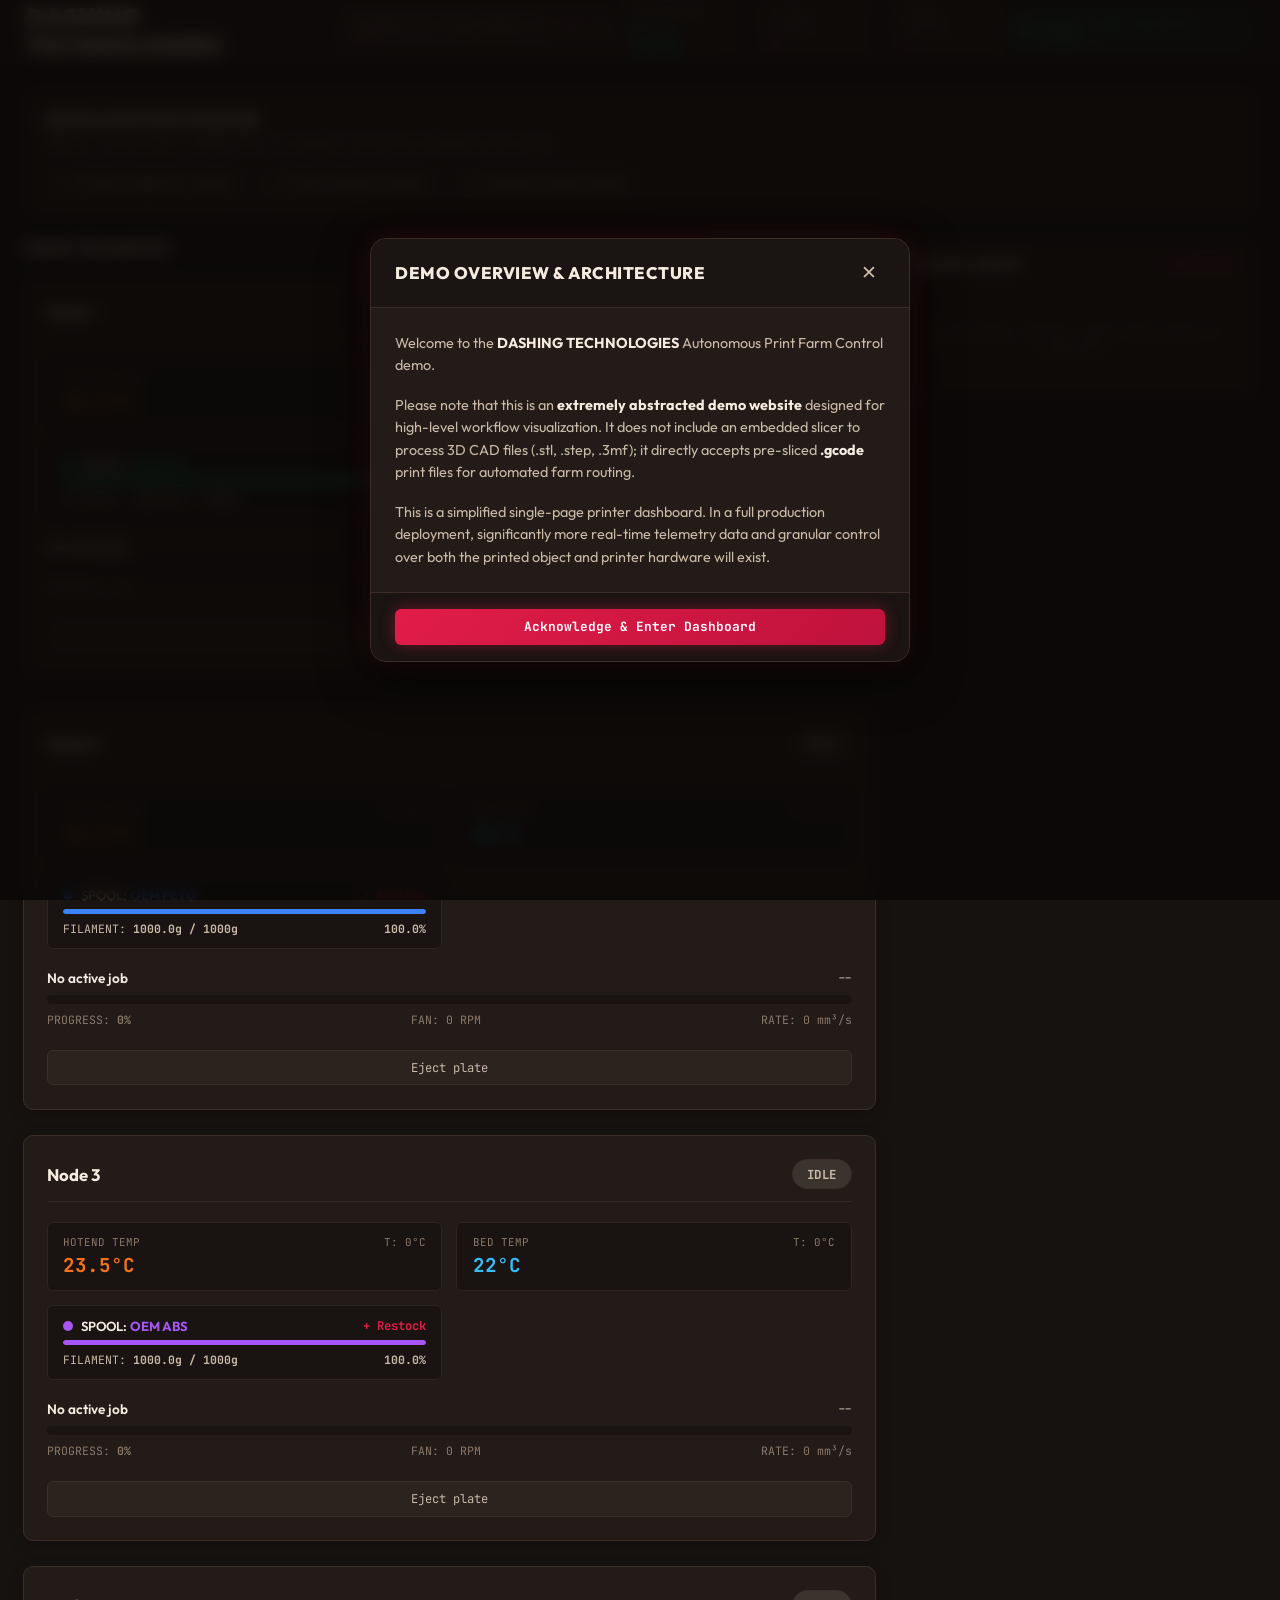
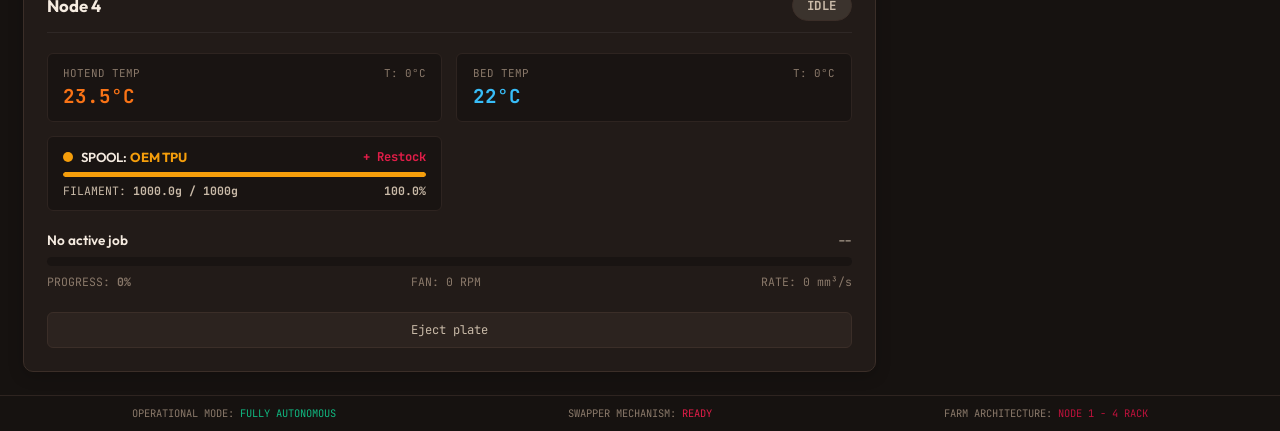
==== commit ea6cb061: "Transition to single column spacious printer grid and place filament spool gauge side-by-side next t" ====
--- a/index.html
+++ b/index.html
@@ -45,16 +45,18 @@
     <!-- Main Content Layout Grid -->
     <main class="dashboard-grid">
       
-      <!-- Top Section: Simulate File Upload -->
+      <!-- Top Hero Section: Simulate File Upload Only -->
       <section class="zero-touch-section">
         <div class="simulate-card" id="drop-zone">
           <div class="simulate-card-header">
-            <span class="quick-preset-label">SIMULATE FILE UPLOAD:</span>
-            <div class="preset-buttons-group">
-              <button class="preset-btn" onclick="triggerPresetDrop(event, 'Turbine_Impeller.gcode', 5400)">+ Turbine_Impeller.gcode</button>
-              <button class="preset-btn" onclick="triggerPresetDrop(event, 'Drone_Chassis.gcode', 8200)">+ Drone_Chassis.gcode</button>
-              <button class="preset-btn" onclick="triggerPresetDrop(event, 'Surgical_Guide.gcode', 3100)">+ Surgical_Guide.gcode</button>
-            </div>
+            <h2 class="simulate-title">SIMULATE FILE UPLOAD</h2>
+            <p class="simulate-subtitle">Select a pre-sliced .GCODE file to dispatch into the automated farm queue</p>
+          </div>
+          
+          <div class="quick-preset-bar">
+            <button class="preset-btn" onclick="triggerPresetDrop(event, 'Turbine_Impeller.gcode', 5400)">+ Turbine_Impeller.gcode</button>
+            <button class="preset-btn" onclick="triggerPresetDrop(event, 'Drone_Chassis.gcode', 8200)">+ Drone_Chassis.gcode</button>
+            <button class="preset-btn" onclick="triggerPresetDrop(event, 'Surgical_Guide.gcode', 3100)">+ Surgical_Guide.gcode</button>
           </div>
 
           <!-- Processing Screen Overlay -->
--- a/styles.css
+++ b/styles.css
@@ -239,43 +239,108 @@
 }
 
 /* --------------------------------------------------------------------------
-   Simulate File Upload Section
+   Zero-Touch CAD Drop Zone Section (Soft Dark Cream Theme)
    -------------------------------------------------------------------------- */
 .zero-touch-section {
   width: 100%;
 }
 
+.drop-zone-card {
+  position: relative;
+  background: linear-gradient(135deg, rgba(34, 27, 24, 0.95) 0%, rgba(44, 35, 31, 0.85) 100%);
+  border: 2px dashed rgba(225, 29, 72, 0.45);
+  border-radius: var(--radius-lg);
+  padding: clamp(1.2rem, 2.2vh, 2.5rem) clamp(1.5rem, 2vw, 3rem);
+  text-align: center;
+  transition: all 0.3s cubic-bezier(0.4, 0, 0.2, 1);
+  box-shadow: 0 8px 32px rgba(0, 0, 0, 0.3);
+  overflow: hidden;
+  cursor: pointer;
+}
+
+.drop-zone-card:hover, .drop-zone-card.drag-over {
+  border-color: var(--accent-red);
+  background: linear-gradient(135deg, rgba(225, 29, 72, 0.12) 0%, rgba(190, 18, 60, 0.18) 100%);
+  box-shadow: 0 0 35px rgba(225, 29, 72, 0.25);
+  transform: translateY(-2px);
+}
+
+.drop-zone-content {
+  display: flex;
+  flex-direction: column;
+  align-items: center;
+  gap: clamp(0.6rem, 1vh, 1.2rem);
+}
+
+.drop-icon-wrapper {
+  position: relative;
+  width: clamp(48px, 5vh, 64px);
+  height: clamp(48px, 5vh, 64px);
+  display: flex;
+  align-items: center;
+  justify-content: center;
+  color: var(--accent-red);
+}
+
+.drop-icon {
+  width: 70%;
+  height: 70%;
+}
+
+
+
+.drop-title {
+  font-size: clamp(1.1rem, 1.6vw, 1.5rem);
+  font-weight: 800;
+  letter-spacing: 1px;
+  color: var(--text-main);
+}
+
+.drop-subtitle {
+  font-size: clamp(0.8rem, 0.95vw, 1rem);
+  color: var(--text-muted);
+}
+
+/* --------------------------------------------------------------------------
+   Top Hero Section: Simulate File Upload
+   -------------------------------------------------------------------------- */
 .simulate-card {
   position: relative;
   background: var(--bg-card);
   border: 1px solid var(--border-color);
   border-radius: var(--radius-md);
-  padding: 0.9rem 1.4rem;
+  padding: clamp(1.2rem, 1.6vw, 1.6rem);
+  display: flex;
+  flex-direction: column;
+  gap: 1rem;
   box-shadow: 0 4px 16px rgba(0, 0, 0, 0.2);
   overflow: hidden;
 }
 
 .simulate-card-header {
   display: flex;
-  align-items: center;
-  justify-content: space-between;
-  flex-wrap: wrap;
-  gap: 1rem;
-}
-
-.preset-buttons-group {
+  flex-direction: column;
+  gap: 0.25rem;
+}
+
+.simulate-title {
+  font-size: clamp(1.1rem, 1.4vw, 1.4rem);
+  font-weight: 800;
+  letter-spacing: 0.5px;
+  color: var(--text-main);
+}
+
+.simulate-subtitle {
+  font-family: var(--font-mono);
+  font-size: clamp(0.75rem, 0.85vw, 0.88rem);
+  color: var(--text-muted);
+}
+
+.quick-preset-bar {
   display: flex;
   align-items: center;
   gap: 0.8rem;
   flex-wrap: wrap;
-}
-
-.quick-preset-label {
-  font-family: var(--font-mono);
-  font-size: 0.78rem;
-  font-weight: 700;
-  color: var(--text-muted);
-  letter-spacing: 0.5px;
 }
 
 .preset-btn {
@@ -283,8 +348,8 @@
   border: 1px solid #3b2e28;
   color: var(--text-main);
   font-family: var(--font-mono);
-  font-size: clamp(0.75rem, 0.85vw, 0.88rem);
-  padding: 0.45rem 1rem;
+  font-size: clamp(0.7rem, 0.8vw, 0.85rem);
+  padding: 0.5rem 1rem;
   border-radius: var(--radius-sm);
   cursor: pointer;
   transition: all 0.2s ease;
@@ -296,6 +361,131 @@
   font-weight: 700;
   border-color: var(--accent-red);
   box-shadow: 0 0 15px rgba(225, 29, 72, 0.35);
+}
+
+/* --------------------------------------------------------------------------
+   Printer Cards Grid (4 Nodes - Single Column Spacious Layout)
+   -------------------------------------------------------------------------- */
+.printer-grid {
+  display: grid;
+  grid-template-columns: 1fr;
+  gap: clamp(1.4rem, 2vw, 2rem);
+  min-height: 400px;
+}
+
+.printer-card {
+  background: var(--bg-card);
+  border: 1px solid var(--border-color);
+  border-radius: var(--radius-md);
+  padding: clamp(1.4rem, 2vw, 2rem);
+  display: flex;
+  flex-direction: column;
+  gap: 1.35rem;
+  transition: all 0.25s ease;
+  position: relative;
+  overflow: hidden;
+  box-shadow: 0 4px 16px rgba(0, 0, 0, 0.2);
+}
+
+.printer-card:hover {
+  border-color: var(--border-bright);
+  box-shadow: 0 8px 30px rgba(225, 29, 72, 0.18);
+}
+
+.printer-card-header {
+  display: flex;
+  align-items: center;
+  justify-content: space-between;
+  border-bottom: 1px solid rgba(255, 255, 255, 0.06);
+  padding-bottom: 0.7rem;
+}
+
+.node-identity {
+  display: flex;
+  flex-direction: column;
+}
+
+.node-name {
+  font-weight: 700;
+  font-size: clamp(1.05rem, 1.2vw, 1.25rem);
+  color: var(--text-main);
+}
+
+.status-badge {
+  font-family: var(--font-mono);
+  font-weight: 700;
+  font-size: 0.78rem;
+  padding: 0.35rem 0.85rem;
+  border-radius: 999px;
+  text-transform: uppercase;
+  letter-spacing: 0.5px;
+}
+
+/* Status Colors (Soft Dark Cream Theme) */
+.status-badge.idle { background: rgba(201, 186, 168, 0.15); color: var(--text-muted); border: 1px solid var(--border-color); }
+.status-badge.preheating { background: rgba(245, 158, 11, 0.15); color: var(--accent-amber); border: 1px solid var(--accent-amber); }
+.status-badge.printing { background: rgba(16, 185, 129, 0.15); color: var(--accent-emerald); border: 1px solid var(--accent-emerald); }
+.status-badge.ejecting { background: rgba(225, 29, 72, 0.2); color: var(--accent-red); border: 1px solid var(--accent-red); animation: flash 1s infinite alternate; }
+
+@keyframes flash {
+  from { opacity: 0.75; }
+  to { opacity: 1; box-shadow: 0 0 14px rgba(225, 29, 72, 0.4); }
+}
+
+/* Ejecting Swapper Banner */
+.swapper-banner {
+  background: linear-gradient(90deg, rgba(225, 29, 72, 0.2) 0%, rgba(190, 18, 60, 0.25) 100%);
+  border: 1px solid var(--accent-red);
+  border-radius: var(--radius-sm);
+  padding: 0.6rem 0.9rem;
+  display: flex;
+  align-items: center;
+  justify-content: space-between;
+  font-family: var(--font-mono);
+  font-size: 0.8rem;
+  color: var(--accent-crimson);
+}
+
+.swapper-banner.waiting-banner {
+  background: linear-gradient(90deg, rgba(245, 158, 11, 0.15) 0%, rgba(217, 119, 6, 0.2) 100%);
+  border-color: var(--accent-amber);
+  color: var(--accent-amber);
+}
+
+/* Telemetry & Filament Spool Gauges Grid (Side-by-Side 3 Columns) */
+.telemetry-row {
+  display: grid;
+  grid-template-columns: 1fr 1fr 1.6fr;
+  gap: 1rem;
+}
+
+@media (max-width: 900px) {
+  .telemetry-row {
+    grid-template-columns: 1fr 1fr;
+  }
+  .card-spool-box {
+    grid-column: span 2;
+  }
+}
+
+@media (max-width: 600px) {
+  .telemetry-row {
+    grid-template-columns: 1fr;
+  }
+  .card-spool-box {
+    grid-column: span 1;
+  }
+}
+
+.card-spool-box {
+  background: #191412;
+  border: 1px solid #2e2420;
+  border-radius: var(--radius-sm);
+  padding: 0.75rem 0.95rem;
+  display: flex;
+  flex-direction: column;
+  justify-content: space-between;
+  gap: 0.4rem;
 }
 
 /* Pipeline Overlay */
@@ -397,11 +587,6 @@
 /* --------------------------------------------------------------------------
    Printer Cards Grid (4 Nodes)
    -------------------------------------------------------------------------- */
-.printer-grid {
-  display: grid;
-  grid-template-columns: 1fr;
-  gap: clamp(1.2rem, 1.8vw, 1.8rem);
-}
 
 .printer-card {
   background: var(--bg-card);
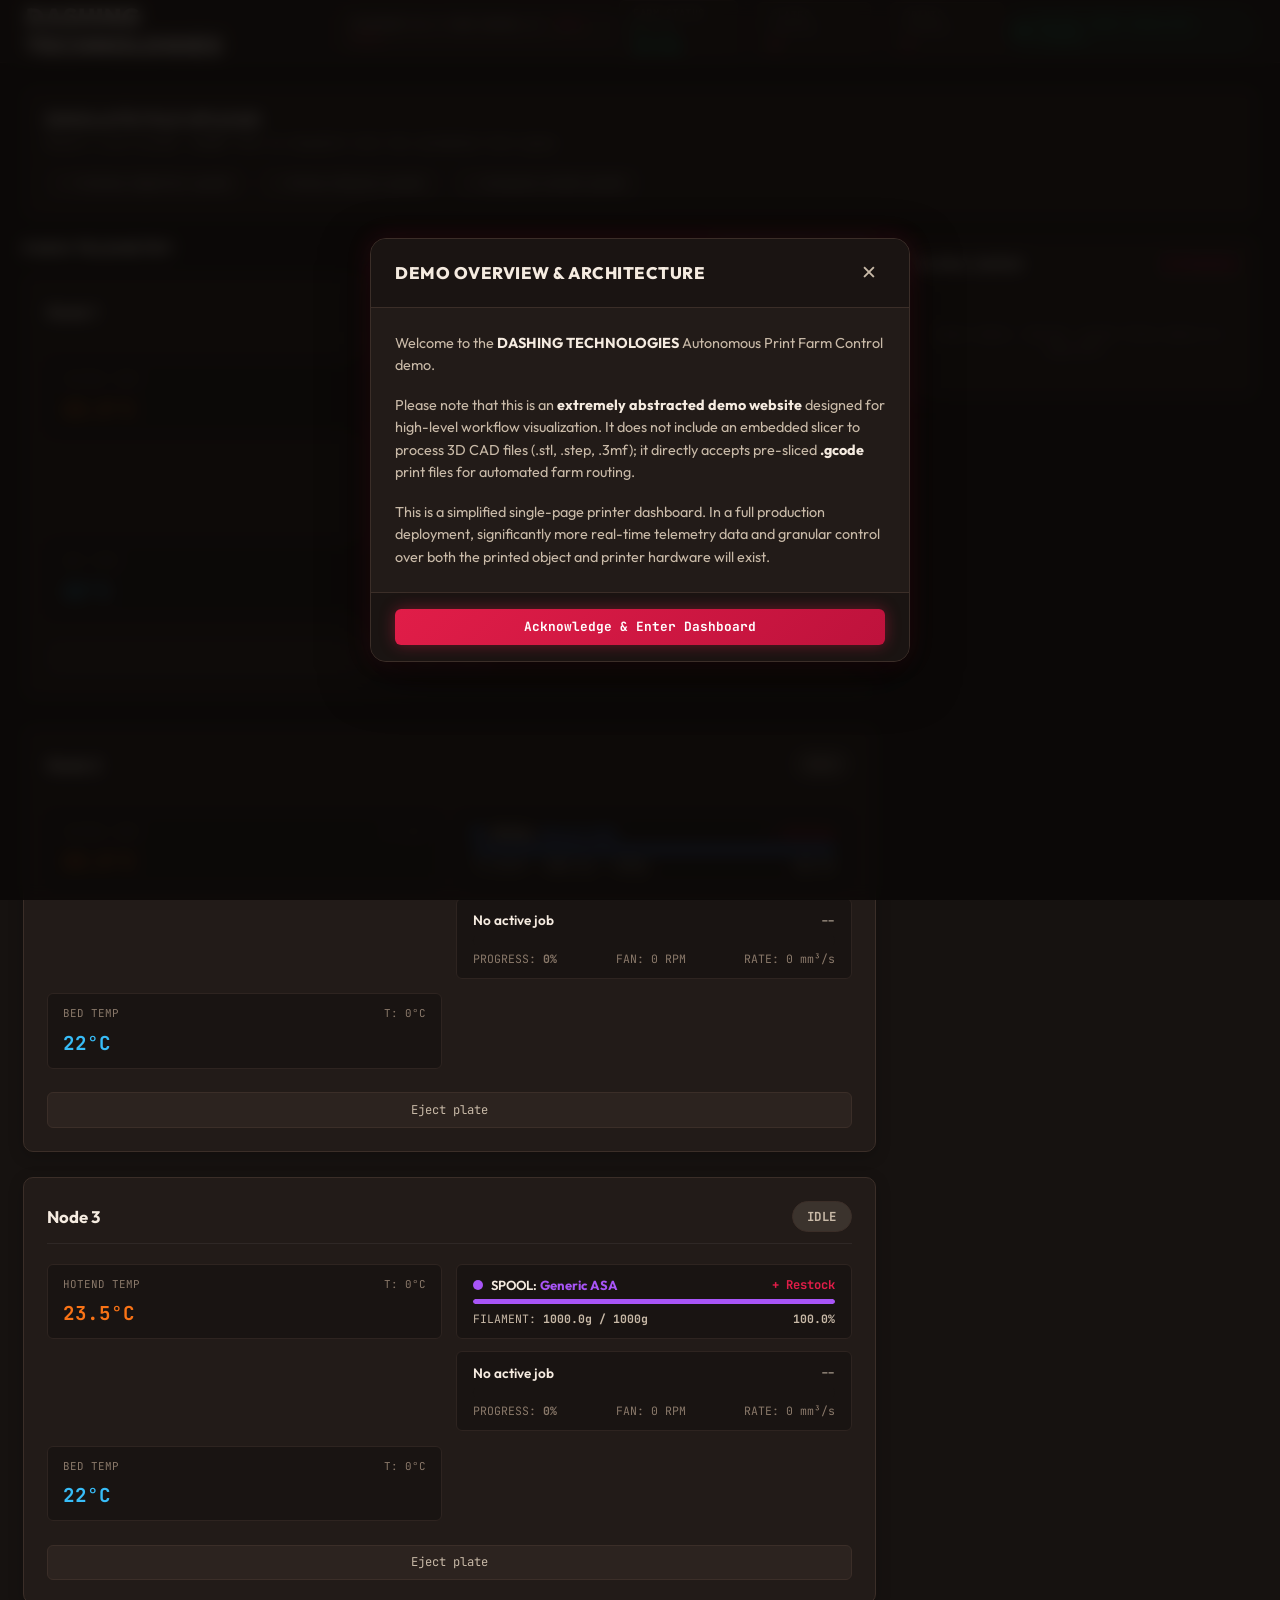
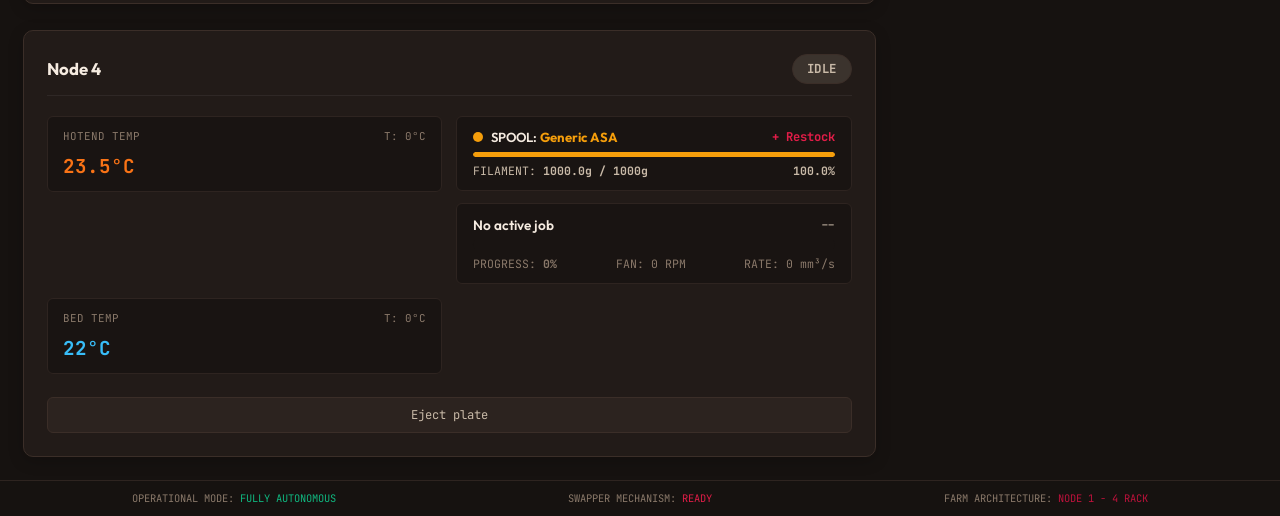
==== commit 7cc1bc8e: "Fix layout bug: nest progress box inside center column directly under spool box, update spool defaul" ====
--- a/index.html
+++ b/index.html
@@ -124,31 +124,6 @@
         
         <div class="modal-body">
           <div class="form-group">
-            <label for="spool-brand">Brand / Manufacturer</label>
-            <select id="spool-brand" class="form-control">
-              <option value="OEM" selected>OEM / Generic</option>
-              <option value="Bambu Lab">Bambu Lab</option>
-              <option value="PolyMaker">PolyMaker</option>
-              <option value="eSUN">eSUN</option>
-              <option value="Prusament">Prusament</option>
-              <option value="Hatchbox">Hatchbox</option>
-              <option value="Sunlu">Sunlu</option>
-            </select>
-          </div>
-
-          <div class="form-group">
-            <label for="spool-material">Filament Material</label>
-            <select id="spool-material" class="form-control">
-              <option value="PLA">PLA</option>
-              <option value="PETG">PETG</option>
-              <option value="ABS">ABS</option>
-              <option value="ASA">ASA</option>
-              <option value="TPU">TPU</option>
-              <option value="PC-CF">PC-CF</option>
-            </select>
-          </div>
-
-          <div class="form-group">
             <label>Spool Color</label>
             <div class="color-picker-group">
               <input type="color" id="spool-color" value="#e11d48" class="color-input">
--- a/styles.css
+++ b/styles.css
@@ -452,32 +452,29 @@
   color: var(--accent-amber);
 }
 
-/* Telemetry & Filament Spool Gauges Grid (Side-by-Side 3 Columns) */
+/* Telemetry & Filament Spool Gauges Grid (Hotend | Center Spool Column | Bed Temp) */
 .telemetry-row {
   display: grid;
-  grid-template-columns: 1fr 1fr 1.6fr;
+  grid-template-columns: 1fr 1.8fr 1fr;
   gap: 1rem;
+  align-items: start;
 }
 
 @media (max-width: 900px) {
-  .telemetry-row {
-    grid-template-columns: 1fr 1fr;
-  }
-  .card-spool-box {
-    grid-column: span 2;
-  }
-}
-
-@media (max-width: 600px) {
   .telemetry-row {
     grid-template-columns: 1fr;
   }
-  .card-spool-box {
-    grid-column: span 1;
-  }
-}
-
-.card-spool-box {
+}
+
+.center-spool-column {
+  display: flex;
+  flex-direction: column;
+  gap: 0.75rem;
+}
+
+.card-spool-box,
+.job-progress-box,
+.temp-box {
   background: #191412;
   border: 1px solid #2e2420;
   border-radius: var(--radius-sm);
@@ -486,6 +483,18 @@
   flex-direction: column;
   justify-content: space-between;
   gap: 0.4rem;
+}
+
+.hotend-temp-box,
+.bed-temp-box {
+  height: fit-content;
+}
+
+.hotend-temp-box,
+.bed-temp-box {
+  display: flex;
+  flex-direction: column;
+  justify-content: center;
 }
 
 /* Pipeline Overlay */
